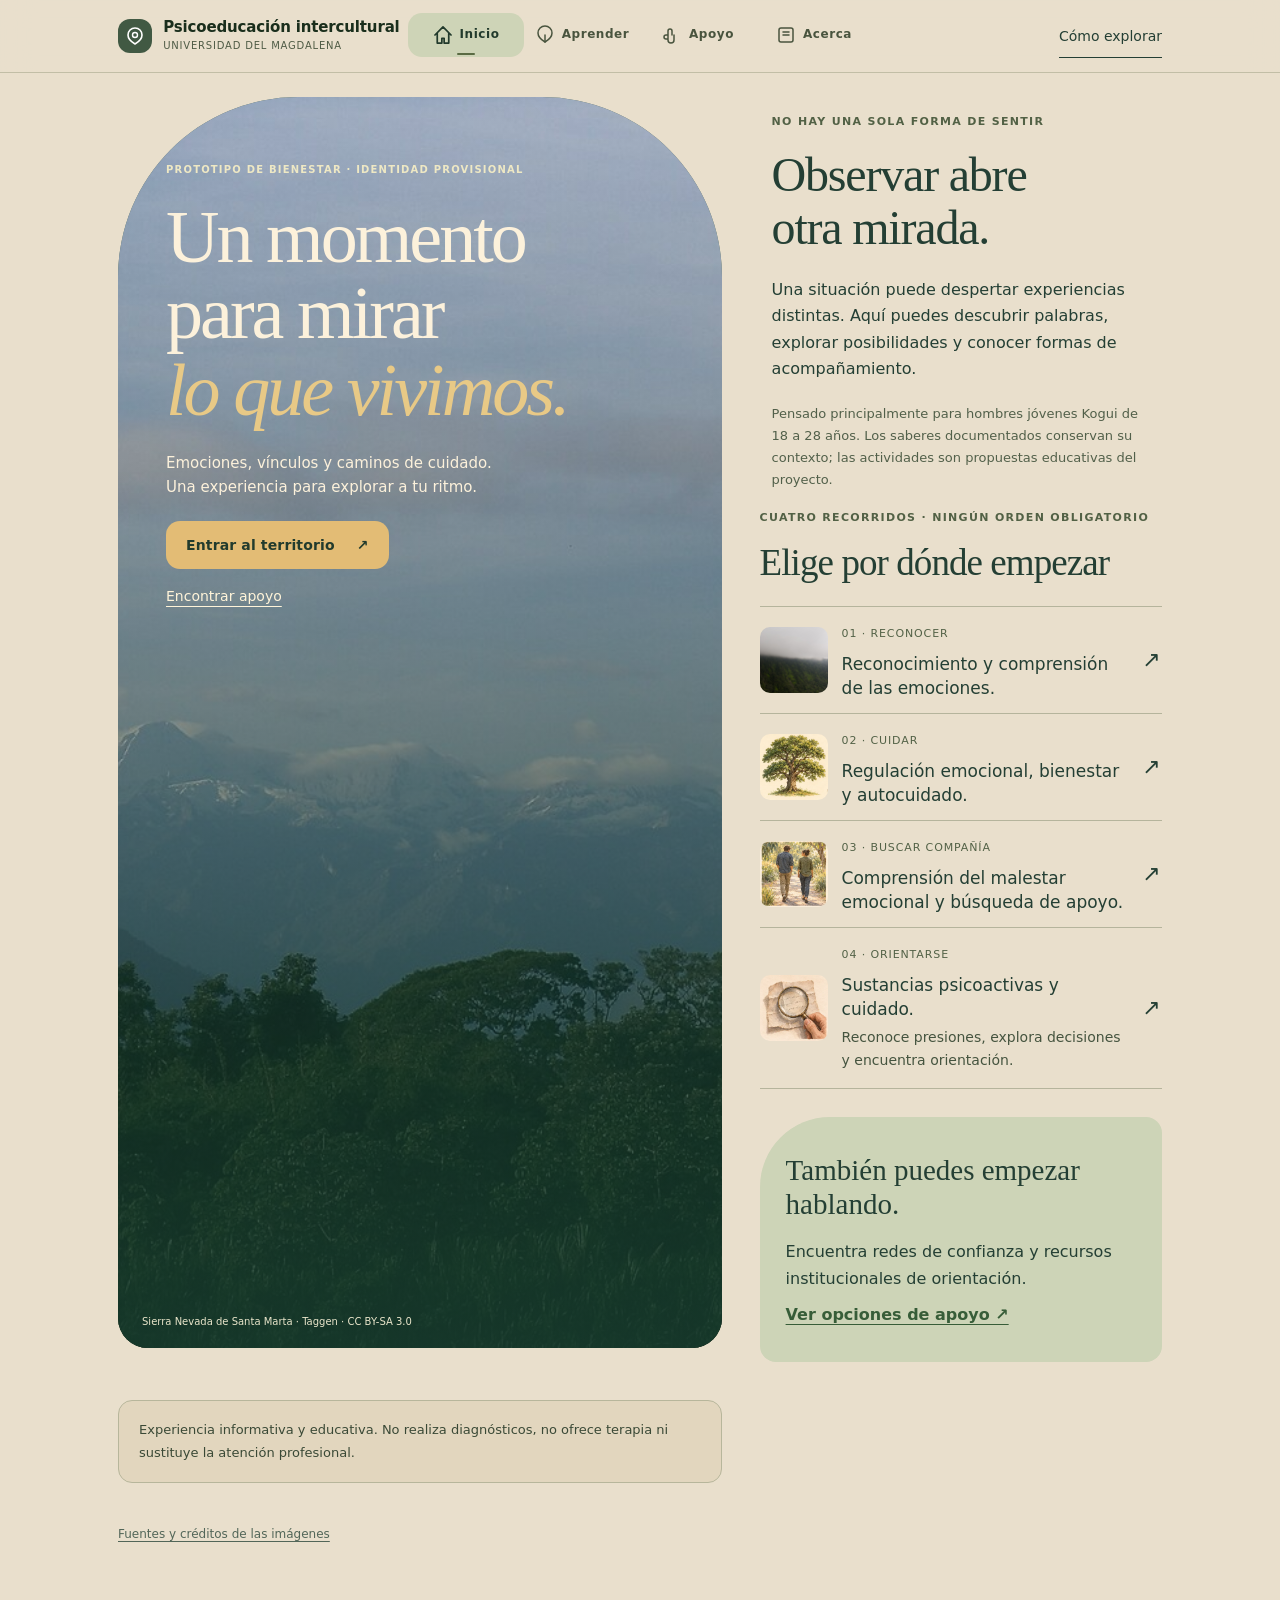
==== index.html @ 9206d61f "Publica el prototipo de bienestar y sus cuatro recorridos interactivos" ====
<!DOCTYPE html>
<html lang="es">
<head>
  <meta charset="UTF-8">
  <meta name="viewport" content="width=device-width, initial-scale=1.0, viewport-fit=cover">
  <title>Prototipo de bienestar · Seminario Intercultural · Universidad del Magdalena</title>
  <meta name="description" content="Experiencia digital de psicoeducación y orientación intercultural para jóvenes, desde los saberes del pueblo Kogui de la Sierra Nevada.">
  <link rel="stylesheet" href="assets/css/styles.css">
  <link rel="stylesheet" href="assets/css/territorio.css">

  <link rel="stylesheet" href="assets/css/aprendizaje.css">
  <link rel="stylesheet" href="assets/css/experiencia.css">
  <link rel="stylesheet" href="assets/css/participacion.css">
  <link rel="stylesheet" href="assets/css/cuaderno.css">
  <script src="assets/js/presentacion.js" defer></script>
</head>
<body>

<header class="app-header">
  <div class="hdr-marca" aria-hidden="true">
    <svg width="18" height="18" viewBox="0 0 18 18" fill="none">
      <path d="M9 1C5 1 2 4 2 8c0 5 7 9 7 9s7-4 7-9c0-4-3-7-7-7z" stroke="currentColor" stroke-width="1.6" stroke-linejoin="round"/>
      <circle cx="9" cy="8" r="2.5" stroke="currentColor" stroke-width="1.4"/>
    </svg>
  </div>
  <div class="hdr-txt">
    <h1>Psicoeducación intercultural</h1>
    <p>Universidad del Magdalena</p>
  </div>
</header>

<a class="skip-link" href="#contenido">Saltar al contenido</a>
<main class="container" id="contenido"><section class="entry-landscape"><img src="assets/img/sierra-nevada-taggen.jpg" alt="Bosque y cumbres de la Sierra Nevada de Santa Marta" width="1280" height="960" fetchpriority="high"><div class="entry-shade"></div><div class="entry-copy"><p class="eyebrow">Prototipo de bienestar · Identidad provisional</p><h2>Un momento<br>para mirar<br><em>lo que vivimos.</em></h2><p>Emociones, vínculos y caminos de cuidado. Una experiencia para explorar a tu ritmo.</p><a class="btn btn-acento" href="aprender.html">Entrar al territorio <span aria-hidden="true">↗</span></a><a class="entry-support" href="apoyo.html">Encontrar apoyo</a></div><span class="entry-caption">Sierra Nevada de Santa Marta · Taggen · CC BY-SA 3.0</span></section>
  <section class="entry-invitation"><span class="eyebrow">No hay una sola forma de sentir</span><h2>Observar abre<br>otra mirada.</h2><p>Una situación puede despertar experiencias distintas. Aquí puedes descubrir palabras, explorar posibilidades y conocer formas de acompañamiento.</p><p class="quiet-note">Pensado principalmente para hombres jóvenes Kogui de 18 a 28 años. Los saberes documentados conservan su contexto; las actividades son propuestas educativas del proyecto.</p></section>
  <section class="journey-menu" aria-labelledby="journey-title"><p class="eyebrow">Cuatro recorridos · Ningún orden obligatorio</p><h2 id="journey-title">Elige por dónde empezar</h2><a href="aprender.html?eje=1"><img src="assets/img/bosque-neblina.jpg" width="172" height="132" alt=""><div><span>01 · Reconocer</span><h3>Reconocimiento y comprensión de las emociones.</h3></div><b aria-hidden="true">↗</b></a><a href="aprender.html?eje=2"><img src="assets/img/estudios/arbol.webp" width="172" height="132" alt=""><div><span>02 · Cuidar</span><h3>Regulación emocional, bienestar y autocuidado.</h3></div><b aria-hidden="true">↗</b></a><a href="aprender.html?eje=3"><img src="assets/img/estudios/compania.webp" width="172" height="132" alt=""><div><span>03 · Buscar compañía</span><h3>Comprensión del malestar emocional y búsqueda de apoyo.</h3></div><b aria-hidden="true">↗</b></a><a href="aprender.html?eje=4"><img src="assets/img/estudios/contrastar.webp" width="172" height="132" alt=""><div><span>04 · Orientarse</span><h3>Sustancias psicoactivas y cuidado.</h3><p>Reconoce presiones, explora decisiones y encuentra orientación.</p></div><b aria-hidden="true">↗</b></a></section><aside class="entry-care"><h2>También puedes empezar hablando.</h2><p>Encuentra redes de confianza y recursos institucionales de orientación.</p><a class="text-link" href="apoyo.html">Ver opciones de apoyo ↗</a></aside><p class="aviso">Experiencia informativa y educativa. No realiza diagnósticos, no ofrece terapia ni sustituye la atención profesional.</p><p class="photo-note"><a href="acerca.html#procedencia">Fuentes y créditos de las imágenes</a></p></main>

<nav class="app-nav" aria-label="Navegación principal">
  <a href="index.html" class="nav-item activo" aria-current="page">
    <svg width="20" height="20" viewBox="0 0 20 20" fill="none" aria-hidden="true">
      <path d="M3 10L10 3l7 7M5 8.5V17h4v-4h2v4h4V8.5" stroke="currentColor" stroke-width="1.5" stroke-linecap="round" stroke-linejoin="round"/>
    </svg>
    <span>Inicio</span>
  </a>
  <a href="aprender.html" class="nav-item">
    <svg width="20" height="20" viewBox="0 0 20 20" fill="none" aria-hidden="true">
      <path d="M10 17c0 0-7-4-7-9a7 7 0 0 1 14 0c0 5-7 9-7 9z" stroke="currentColor" stroke-width="1.5" stroke-linejoin="round"/>
      <line x1="10" y1="17" x2="10" y2="10" stroke="currentColor" stroke-width="1.5" stroke-linecap="round"/>
    </svg>
    <span>Aprender</span>
  </a>
  <a href="apoyo.html" class="nav-item">
    <svg width="20" height="20" viewBox="0 0 20 20" fill="none" aria-hidden="true">
      <path d="M6 10V6a2 2 0 0 1 4 0v4M6 10v5a3 3 0 0 0 6 0v-5M6 10H4a2 2 0 0 0 0 4h2" stroke="currentColor" stroke-width="1.5" stroke-linecap="round" stroke-linejoin="round"/>
    </svg>
    <span>Apoyo</span>
  </a>
  <a href="acerca.html" class="nav-item">
    <svg width="20" height="20" viewBox="0 0 20 20" fill="none" aria-hidden="true">
      <rect x="3" y="3" width="14" height="14" rx="2" stroke="currentColor" stroke-width="1.5"/>
      <line x1="7" y1="7" x2="13" y2="7" stroke="currentColor" stroke-width="1.5" stroke-linecap="round"/>
      <line x1="7" y1="10" x2="13" y2="10" stroke="currentColor" stroke-width="1.5" stroke-linecap="round"/>
    </svg>
    <span>Acerca</span>
  </a>
</nav>



</body>
</html>
---- assets/css/styles.css ----
/* ═══════════════════════════════════════════════════════════════
   ALUNA · Seminario Universidad del Magdalena
   Sistema de diseño — Mobile-first · Paleta Sierra Nevada
   ═══════════════════════════════════════════════════════════════ */

/* ── 1. TOKENS ──────────────────────────────────────────────── */
:root {
  /* Verdes de selva y bosque */
  --verde-oscuro:   #1A2E1C;
  --verde-medio:    #2D4A30;
  --verde-claro:    #4A7A4E;
  --verde-suave:    #7DAF82;
  --verde-palido:   #C8E6CA;

  /* Tierra y madera */
  --tierra:         #5C3D1E;
  --tierra-media:   #8B6240;
  --tierra-calida:  #C4956A;
  --mostaza:        #D9A74A;
  --mostaza-clara:  #F0CC7A;
  --crema:          #F5EDD8;

  /* Cielo y neblina */
  --neblina:        #B8D4E0;
  --azul-sierra:    #6B9AB8;
  --cielo:          #E8F4F8;

  /* Noche */
  --noche-profunda: #0D1A0F;
  --noche-media:    #162218;

  /* Texto */
  --texto:          #1C2B1E;
  --texto-medio:    #3D5240;
  --texto-suave:    #6B8070;
  --texto-claro:    #9AB0A0;

  /* Superficie */
  --sup-blanca:     #FAFCF8;
  --sup-calida:     #F7F3EC;
  --sup-verde:      #EEF4EE;
  --sup-tierra:     #F5EDE0;
  --borde:          rgba(45, 74, 48, 0.12);
  --borde-medio:    rgba(45, 74, 48, 0.22);

  /* Semánticos */
  --acento:         #D9A74A;
  --acento-hover:   #C49038;
  --peligro:        #C0392B;
  --peligro-suave:  #FDECEA;

  /* Tipografía */
  --font:           'Plus Jakarta Sans', system-ui, -apple-system, sans-serif;

  /* Espacios */
  --r-sm: 8px;
  --r-md: 14px;
  --r-lg: 20px;
  --r-xl: 28px;

  /* Sombras */
  --sombra-sm:  0 1px 4px rgba(0,0,0,0.08);
  --sombra-md:  0 4px 16px rgba(0,0,0,0.10);
  --sombra-lg:  0 8px 32px rgba(0,0,0,0.14);

  /* Transición */
  --t: 0.28s cubic-bezier(0.4,0,0.2,1);
  --t-spring: 0.42s cubic-bezier(0.34,1.2,0.64,1);
}

/* ── 2. RESET ───────────────────────────────────────────────── */
*, *::before, *::after { box-sizing: border-box; margin: 0; padding: 0; }
html { font-size: 16px; scroll-behavior: smooth; }
body {
  font-family: var(--font);
  background: var(--sup-blanca);
  color: var(--texto);
  line-height: 1.65;
  padding-bottom: 80px;
  -webkit-font-smoothing: antialiased;
}
a { color: inherit; text-decoration: none; }
button { font-family: inherit; cursor: pointer; border: none; background: none; }
img { display: block; max-width: 100%; height: auto; }

/* ── 3. KEYFRAMES ───────────────────────────────────────────── */
@keyframes fadeUp {
  from { opacity:0; transform:translateY(16px); }
  to   { opacity:1; transform:translateY(0); }
}
@keyframes fadeIn {
  from { opacity:0; } to { opacity:1; }
}
@keyframes shimmerLeaf {
  0%,100% { opacity:0.6; transform:scale(1) rotate(0deg); }
  50%      { opacity:1;   transform:scale(1.05) rotate(1.5deg); }
}
@keyframes floatMist {
  0%,100% { transform:translateX(0) translateY(0); opacity:0.5; }
  33%     { transform:translateX(12px) translateY(-4px); opacity:0.8; }
  66%     { transform:translateX(-8px) translateY(3px); opacity:0.6; }
}
@keyframes pulseGlow {
  0%,100% { box-shadow: 0 0 0 0 rgba(217,167,74,0); }
  50%     { box-shadow: 0 0 0 8px rgba(217,167,74,0.18); }
}
@keyframes slideUp {
  from { opacity:0; transform:translateY(100%); }
  to   { opacity:1; transform:translateY(0); }
}
@keyframes ringPulse {
  0%   { transform:scale(1); opacity:0.7; }
  100% { transform:scale(2.4); opacity:0; }
}

/* ── 4. LAYOUT ──────────────────────────────────────────────── */
.container {
  max-width: 560px;
  margin: 0 auto;
  padding: 0 1rem 1.5rem;
}

/* ── 5. HEADER ──────────────────────────────────────────────── */
.app-header {
  position: sticky; top: 0; z-index: 300;
  background: rgba(250,252,248,0.94);
  backdrop-filter: blur(16px);
  -webkit-backdrop-filter: blur(16px);
  border-bottom: 1px solid var(--borde);
  padding: 0.75rem 1.1rem;
  display: flex; align-items: center; gap: 0.7rem;
}
.hdr-marca {
  width: 34px; height: 34px; border-radius: 50%;
  background: linear-gradient(135deg, var(--verde-medio), var(--verde-claro));
  display: flex; align-items: center; justify-content: center;
  flex-shrink: 0;
  box-shadow: 0 2px 8px rgba(45,74,48,0.3);
}
.hdr-marca svg { color: #fff; }
.hdr-txt h1 {
  font-size: 0.95rem; font-weight: 700;
  color: var(--verde-oscuro); line-height: 1.2;
  letter-spacing: -0.01em;
}
.hdr-txt p {
  font-size: 0.65rem; color: var(--texto-suave);
  letter-spacing: 0.06em; text-transform: uppercase;
}

/* ── 6. NAV INFERIOR ────────────────────────────────────────── */
.app-nav {
  position: fixed; bottom: 0; left: 0; right: 0; z-index: 300;
  background: rgba(250,252,248,0.95);
  backdrop-filter: blur(16px);
  -webkit-backdrop-filter: blur(16px);
  border-top: 1px solid var(--borde);
  display: flex; justify-content: space-around; align-items: center;
  height: 68px; padding: 0 0.5rem;
  padding-bottom: env(safe-area-inset-bottom, 0);
}
.nav-item {
  display: flex; flex-direction: column; align-items: center; gap: 3px;
  text-decoration: none; color: var(--texto-claro);
  font-size: 0.62rem; font-weight: 600; letter-spacing: 0.04em;
  padding: 0.5rem 1rem; border-radius: var(--r-md);
  transition: color var(--t), background var(--t);
  position: relative;
}
.nav-item svg { transition: transform var(--t); }
.nav-item.activo, .nav-item:hover { color: var(--verde-medio); }
.nav-item.activo svg { transform: scale(1.15); }
.nav-item.activo::after {
  content: ''; position: absolute; bottom: 2px;
  left: 50%; transform: translateX(-50%);
  width: 18px; height: 2px; border-radius: 1px;
  background: var(--acento);
}

/* ── 7. TARJETA BASE ────────────────────────────────────────── */
.tarjeta {
  background: var(--sup-calida);
  border: 1px solid var(--borde);
  border-radius: var(--r-lg);
  padding: 1.2rem;
  margin-bottom: 0.9rem;
  box-shadow: var(--sombra-sm);
}
.tarjeta-titulo {
  font-size: 1rem; font-weight: 700;
  color: var(--verde-oscuro); line-height: 1.3;
  letter-spacing: -0.01em;
}
.tarjeta-cuerpo {
  font-size: 0.87rem; color: var(--texto-medio);
  line-height: 1.65; margin-top: 0.55rem;
}

/* ── 8. BADGE / ETIQUETA ────────────────────────────────────── */
.badge {
  display: inline-flex; align-items: center; gap: 0.25rem;
  font-size: 0.65rem; font-weight: 700; letter-spacing: 0.07em;
  text-transform: uppercase; padding: 0.2rem 0.65rem;
  border-radius: 20px; margin-bottom: 0.5rem;
}
.badge-verde  { background: var(--sup-verde); color: var(--verde-medio); border: 1px solid rgba(74,122,78,0.3); }
.badge-tierra { background: var(--sup-tierra); color: var(--tierra); border: 1px solid rgba(92,61,30,0.25); }
.badge-mostaza{ background: rgba(217,167,74,0.12); color: var(--acento-hover); border: 1px solid rgba(217,167,74,0.3); }
.badge-neblina{ background: rgba(107,154,184,0.1); color: var(--azul-sierra); border: 1px solid rgba(107,154,184,0.3); }

/* ── 9. BOTÓN ───────────────────────────────────────────────── */
.btn {
  display: inline-flex; align-items: center; gap: 0.4rem;
  background: linear-gradient(135deg, var(--verde-medio), var(--verde-claro));
  color: #fff; font-weight: 700; font-size: 0.88rem;
  padding: 0.72rem 1.3rem; border-radius: var(--r-md);
  text-decoration: none; cursor: pointer;
  transition: transform var(--t), box-shadow var(--t), opacity var(--t);
  box-shadow: 0 4px 14px rgba(45,74,48,0.28);
  letter-spacing: 0.01em; border: none;
}
.btn:hover { transform: translateY(-2px); box-shadow: 0 6px 22px rgba(45,74,48,0.38); }
.btn:active { transform: translateY(0); }
.btn-acento {
  background: linear-gradient(135deg, var(--mostaza), var(--mostaza-clara));
  color: var(--tierra); box-shadow: 0 4px 14px rgba(217,167,74,0.3);
}

/* ── 10. AVISO ──────────────────────────────────────────────── */
.aviso {
  background: rgba(217,167,74,0.08);
  border: 1px solid rgba(217,167,74,0.25);
  border-left: 3px solid var(--mostaza);
  border-radius: var(--r-md); padding: 0.85rem 1rem;
  font-size: 0.8rem; color: var(--tierra); line-height: 1.6;
  margin-bottom: 1rem;
}

/* ── 11. SEPARADOR ──────────────────────────────────────────── */
.sep {
  border: none; height: 1px;
  background: linear-gradient(90deg, transparent, var(--borde-medio), transparent);
  margin: 1rem 0;
}
.sep-acento {
  background: linear-gradient(90deg, transparent, rgba(217,167,74,0.5), transparent);
}

/* ── 12. CITA ───────────────────────────────────────────────── */
.cita {
  border-left: 3px solid var(--mostaza);
  padding: 0.8rem 1rem;
  background: var(--sup-tierra);
  border-radius: 0 var(--r-md) var(--r-md) 0;
  margin: 0.75rem 0;
}
.cita p { font-size: 0.88rem; font-style: italic; color: var(--tierra); line-height: 1.65; }
.cita cite { font-size: 0.72rem; color: var(--texto-suave); display: block; margin-top: 0.4rem; font-style: normal; }

/* ── 13. ETIQUETA-FUENTE ────────────────────────────────────── */
.fuente-tag {
  display: inline-block; font-size: 0.6rem; font-weight: 700;
  letter-spacing: 0.06em; text-transform: uppercase;
  padding: 0.1rem 0.45rem; border-radius: 4px; margin-left: 0.3rem;
  vertical-align: middle;
}
.ft-j  { background: rgba(74,122,78,0.15); color: var(--verde-medio); }
.ft-i  { background: rgba(92,61,30,0.12); color: var(--tierra); }
.ft-p  { background: rgba(107,154,184,0.15); color: var(--azul-sierra); }

/* ── 14. ANIMACIONES DE ENTRADA ─────────────────────────────── */
.a1 { animation: fadeUp 0.44s 0.00s ease both; }
.a2 { animation: fadeUp 0.44s 0.08s ease both; }
.a3 { animation: fadeUp 0.44s 0.16s ease both; }
.a4 { animation: fadeUp 0.44s 0.24s ease both; }
.a5 { animation: fadeUp 0.44s 0.32s ease both; }

/* ═══════════════════════════════════════════════════════════════
   INDEX — INICIO
   ═══════════════════════════════════════════════════════════════ */

.hero-sierra {
  position: relative; overflow: hidden;
  border-radius: var(--r-xl); margin: 0.9rem 0;
  min-height: 240px;
  background: linear-gradient(170deg, #1A3D1E 0%, #2D5530 40%, #4A7A4E 100%);
  box-shadow: var(--sombra-lg);
}
.hero-sierra-img {
  position: absolute; inset: 0; width: 100%; height: 100%;
  object-fit: cover; opacity: 0.55; border-radius: var(--r-xl);
}
.hero-sierra-capa {
  position: absolute; inset: 0;
  background: linear-gradient(to top,
    rgba(26,46,28,0.95) 0%,
    rgba(26,46,28,0.6) 50%,
    rgba(26,46,28,0.1) 100%);
  border-radius: var(--r-xl);
}
.hero-sierra-contenido {
  position: relative; z-index: 2;
  padding: 2rem 1.4rem 1.4rem;
  display: flex; flex-direction: column; justify-content: flex-end;
  min-height: 240px;
}
.hero-eyebrow {
  font-size: 0.65rem; font-weight: 700; letter-spacing: 0.1em;
  text-transform: uppercase; color: var(--mostaza); margin-bottom: 0.4rem;
}
.hero-titulo {
  font-size: 2.4rem; font-weight: 700; color: #fff;
  line-height: 1.1; letter-spacing: -0.02em; margin-bottom: 0.4rem;
}
.hero-titulo span { color: var(--mostaza-clara); }
.hero-desc {
  font-size: 0.88rem; color: rgba(255,255,255,0.75);
  line-height: 1.6; max-width: 34ch; margin-bottom: 1.1rem;
}

/* Grid de accesos rápidos */
.accesos-grid {
  display: grid; grid-template-columns: 1fr 1fr;
  gap: 0.65rem; margin: 0.9rem 0;
}
.acceso-card {
  background: var(--sup-calida);
  border: 1px solid var(--borde);
  border-radius: var(--r-lg); padding: 1.1rem 1rem;
  text-decoration: none; display: flex; flex-direction: column;
  align-items: flex-start; gap: 0.5rem;
  transition: transform var(--t), border-color var(--t), box-shadow var(--t);
  box-shadow: var(--sombra-sm); position: relative; overflow: hidden;
}
.acceso-card::before {
  content: ''; position: absolute; top: 0; left: 0; right: 0; height: 3px;
  opacity: 0; transition: opacity var(--t);
}
.acceso-card:hover { transform: translateY(-3px); box-shadow: var(--sombra-md); }
.acceso-card:hover::before { opacity: 1; }
.ac-aprender::before { background: linear-gradient(90deg, var(--verde-claro), var(--azul-sierra)); }
.ac-apoyo::before    { background: linear-gradient(90deg, var(--mostaza), var(--tierra-calida)); }
.ac-acerca::before   { background: linear-gradient(90deg, var(--azul-sierra), var(--neblina)); }
.ac-ico {
  width: 36px; height: 36px; border-radius: var(--r-sm);
  display: flex; align-items: center; justify-content: center;
  flex-shrink: 0;
}
.ac-ico-verde  { background: var(--sup-verde); color: var(--verde-medio); }
.ac-ico-tierra { background: var(--sup-tierra); color: var(--tierra); }
.ac-ico-azul   { background: var(--cielo); color: var(--azul-sierra); }
.ac-titulo { font-size: 0.9rem; font-weight: 700; color: var(--verde-oscuro); line-height: 1.2; }
.ac-desc   { font-size: 0.72rem; color: var(--texto-suave); line-height: 1.4; }

/* ═══════════════════════════════════════════════════════════════
   APRENDER — EXPLORACIÓN VISUAL
   ═══════════════════════════════════════════════════════════════ */

/* Escena visual panorámica */
.escena-wrap {
  position: relative; width: 100%;
  height: 62vw; min-height: 230px; max-height: 390px;
  border-radius: var(--r-xl); overflow: hidden;
  box-shadow: var(--sombra-lg);
  margin-bottom: 0.75rem; cursor: crosshair;
  border: 1px solid var(--borde);
}
.escena-canvas {
  display: block; width: 100%; height: 100%;
}
.escena-hint {
  position: absolute; bottom: 0.9rem; left: 50%; transform: translateX(-50%);
  background: rgba(26,46,28,0.78); backdrop-filter: blur(8px);
  border: 1px solid rgba(255,255,255,0.15); border-radius: 20px;
  padding: 0.3rem 0.9rem; font-size: 0.7rem; color: rgba(255,255,255,0.85);
  white-space: nowrap; pointer-events: none;
  animation: fadeIn 0.5s 0.8s ease both, fadeUp 3s 4s ease forwards;
}

/* Panel de detalle flotante dentro de la escena */
.panel-detalle {
  position: absolute; bottom: 0.8rem; left: 0.8rem; right: 0.8rem;
  background: rgba(26,46,28,0.94); backdrop-filter: blur(20px);
  -webkit-backdrop-filter: blur(20px);
  border: 1px solid rgba(255,255,255,0.12);
  border-radius: var(--r-xl); padding: 1rem 1.1rem 1rem;
  transform: translateY(115%); opacity: 0;
  transition: transform var(--t-spring), opacity 0.3s ease;
  pointer-events: none; z-index: 20;
}
.panel-detalle.abierto {
  transform: translateY(0); opacity: 1; pointer-events: auto;
}
.pd-cierre {
  position: absolute; top: 0.7rem; right: 0.7rem;
  width: 26px; height: 26px; border-radius: 50%;
  background: rgba(255,255,255,0.1); border: 1px solid rgba(255,255,255,0.15);
  color: rgba(255,255,255,0.7); font-size: 0.85rem;
  display: flex; align-items: center; justify-content: center;
  cursor: pointer; transition: background var(--t);
}
.pd-cierre:hover { background: rgba(255,255,255,0.2); }
.pd-eyebrow {
  font-size: 0.62rem; font-weight: 700; letter-spacing: 0.09em;
  text-transform: uppercase; color: var(--mostaza); margin-bottom: 0.2rem;
}
.pd-titulo {
  font-size: 1.1rem; font-weight: 700; color: #fff;
  line-height: 1.25; margin-bottom: 0.18rem;
}
.pd-kogui {
  font-size: 0.72rem; font-style: italic;
  color: rgba(255,255,255,0.5); margin-bottom: 0.65rem;
}
/* Tabs del panel */
.pd-tabs {
  display: flex; gap: 0.35rem; margin-bottom: 0.65rem;
  overflow-x: auto; scrollbar-width: none;
}
.pd-tabs::-webkit-scrollbar { display: none; }
.pd-tab {
  flex-shrink: 0;
  font-size: 0.68rem; font-weight: 700; letter-spacing: 0.05em;
  text-transform: uppercase; padding: 0.28rem 0.72rem;
  border-radius: 20px; border: 1px solid rgba(255,255,255,0.15);
  color: rgba(255,255,255,0.55); cursor: pointer;
  transition: background var(--t), color var(--t), border-color var(--t);
  background: none;
}
.pd-tab.activo {
  background: var(--mostaza); color: var(--tierra);
  border-color: var(--mostaza);
}
.pd-cuerpo {
  font-size: 0.84rem; color: rgba(255,255,255,0.75);
  line-height: 1.65; min-height: 60px;
}
.pd-cuerpo strong { color: var(--mostaza-clara); font-weight: 600; }
.pd-cuerpo em { color: rgba(255,255,255,0.6); }

/* Leyenda inferior de la escena */
.leyenda-escena {
  display: grid; grid-template-columns: repeat(2, 1fr);
  gap: 0.5rem; margin-bottom: 1.25rem;
}
.ley-item {
  background: var(--sup-calida); border: 1px solid var(--borde);
  border-radius: var(--r-md); padding: 0.6rem 0.75rem;
  cursor: pointer; display: flex; align-items: center; gap: 0.6rem;
  transition: border-color var(--t), transform var(--t), box-shadow var(--t);
  user-select: none;
}
.ley-item:hover { transform: translateY(-1px); box-shadow: var(--sombra-sm); }
.ley-item.activo { border-color: var(--acento); }
.ley-swatch { width: 10px; height: 10px; border-radius: 50%; flex-shrink: 0; }
.ley-info { min-width: 0; }
.ley-nombre { font-size: 0.8rem; font-weight: 700; color: var(--verde-oscuro); line-height: 1.2; }
.ley-kogui  { font-size: 0.65rem; color: var(--texto-suave); margin-top: 1px; font-style: italic; }

/* Sección de índice de emociones */
.eje-seccion {
  margin-bottom: 1.5rem;
}
.eje-titulo-sec {
  font-size: 0.68rem; font-weight: 700; letter-spacing: 0.1em;
  text-transform: uppercase; color: var(--texto-suave);
  display: flex; align-items: center; gap: 0.5rem;
  margin-bottom: 0.65rem;
}
.eje-titulo-sec::after {
  content: ''; flex: 1; height: 1px; background: var(--borde);
}

/* Tarjeta de concepto emocional (lista) */
.concepto-card {
  background: var(--sup-calida); border: 1px solid var(--borde);
  border-radius: var(--r-lg); overflow: hidden; margin-bottom: 0.6rem;
  box-shadow: var(--sombra-sm); transition: box-shadow var(--t);
}
.concepto-card:hover { box-shadow: var(--sombra-md); }
.cc-trigger {
  display: flex; align-items: flex-start; gap: 0.9rem;
  padding: 1rem 1.1rem; cursor: pointer; width: 100%; text-align: left;
  background: none; border: none; font-family: inherit;
  transition: background var(--t);
}
.cc-trigger:hover { background: rgba(45,74,48,0.03); }
.cc-icono {
  width: 44px; height: 44px; border-radius: var(--r-md);
  display: flex; align-items: center; justify-content: center;
  flex-shrink: 0;
}
.cc-info { flex: 1; min-width: 0; }
.cc-nombre {
  font-size: 0.95rem; font-weight: 700;
  color: var(--verde-oscuro); line-height: 1.2; margin-bottom: 0.2rem;
}
.cc-sub {
  font-size: 0.75rem; color: var(--texto-suave); line-height: 1.4;
}
.cc-flecha {
  width: 24px; height: 24px; border-radius: 50%;
  background: rgba(45,74,48,0.08);
  display: flex; align-items: center; justify-content: center;
  flex-shrink: 0; margin-top: 2px; color: var(--verde-claro);
  transition: transform var(--t), background var(--t);
  font-size: 0.6rem;
}
.concepto-card.abierto .cc-flecha { transform: rotate(180deg); background: rgba(45,74,48,0.15); }
.cc-cuerpo {
  max-height: 0; overflow: hidden;
  transition: max-height 0.5s cubic-bezier(0.4,0,0.2,1);
}
.concepto-card.abierto .cc-cuerpo { max-height: 1800px; }
.cc-cuerpo-inner { padding: 0 1.1rem 1.1rem; }
.cc-sección {
  border-top: 1px solid var(--borde); padding-top: 0.85rem; margin-top: 0.85rem;
}
.cc-sección:first-child { border-top: none; padding-top: 0; margin-top: 0; }
.cc-sección-label {
  font-size: 0.65rem; font-weight: 700; letter-spacing: 0.08em;
  text-transform: uppercase; margin-bottom: 0.4rem; opacity: 0.65;
}
.cc-sección-texto {
  font-size: 0.86rem; color: var(--texto-medio); line-height: 1.65;
}
.cc-cita {
  font-style: italic; border-left: 2px solid var(--mostaza);
  padding: 0.5rem 0.75rem; background: rgba(217,167,74,0.07);
  border-radius: 0 var(--r-sm) var(--r-sm) 0;
  font-size: 0.84rem; color: var(--tierra); line-height: 1.6;
  margin-top: 0.5rem;
}

/* Bloque de sustancias psicoactivas */
.sust-bloque {
  border-radius: var(--r-lg); overflow: hidden; margin-bottom: 0.65rem;
  border: 1px solid var(--borde); box-shadow: var(--sombra-sm);
}
.sust-trigger {
  display: flex; align-items: center; gap: 0.75rem;
  padding: 1rem 1.1rem; cursor: pointer; width: 100%; text-align: left;
  background: var(--sup-calida); border: none; font-family: inherit;
  transition: background var(--t);
}
.sust-trigger:hover { background: var(--sup-verde); }
.sust-trigger-ico {
  width: 38px; height: 38px; border-radius: var(--r-sm);
  display: flex; align-items: center; justify-content: center; flex-shrink: 0;
}
.sust-trigger-txt { flex: 1; }
.sust-trigger-nombre { font-size: 0.9rem; font-weight: 700; color: var(--verde-oscuro); line-height: 1.2; }
.sust-trigger-sub    { font-size: 0.72rem; color: var(--texto-suave); margin-top: 1px; font-style: italic; }
.sust-flecha {
  width: 22px; height: 22px; border-radius: 50%;
  background: rgba(45,74,48,0.08);
  display: flex; align-items: center; justify-content: center;
  flex-shrink: 0; color: var(--verde-claro);
  transition: transform var(--t); font-size: 0.6rem;
}
.sust-bloque.abierto .sust-flecha { transform: rotate(180deg); }
.sust-cuerpo {
  max-height: 0; overflow: hidden;
  transition: max-height 0.5s cubic-bezier(0.4,0,0.2,1);
  background: var(--sup-calida);
}
.sust-bloque.abierto .sust-cuerpo { max-height: 2400px; }
.sust-cuerpo-inner {
  padding: 0 1.1rem 1.1rem;
  border-top: 1px solid var(--borde);
}
.sust-parrafo {
  font-size: 0.84rem; color: var(--texto-medio);
  line-height: 1.65; padding-top: 0.75rem;
}
.sust-parrafo + .sust-parrafo { padding-top: 0.6rem; }
.sust-pill {
  display: inline-flex; align-items: center;
  font-size: 0.62rem; font-weight: 700; letter-spacing: 0.06em;
  text-transform: uppercase; padding: 0.17rem 0.55rem;
  border-radius: 20px; margin-right: 0.3rem; margin-bottom: 0.3rem;
}
.sp-verde   { background: var(--sup-verde);  color: var(--verde-medio); border: 1px solid rgba(74,122,78,0.3); }
.sp-tierra  { background: var(--sup-tierra); color: var(--tierra);      border: 1px solid rgba(92,61,30,0.25); }
.sp-cuidado { background: rgba(192,57,43,.08); color: #9B2D20;           border: 1px solid rgba(192,57,43,.25); }

/* ═══════════════════════════════════════════════════════════════
   APOYO — RUTAS DE ORIENTACIÓN
   ═══════════════════════════════════════════════════════════════ */

.ruta-sec-label {
  font-size: 0.67rem; font-weight: 700; letter-spacing: 0.1em;
  text-transform: uppercase; color: var(--texto-suave);
  display: flex; align-items: center; gap: 0.5rem;
  margin: 1.1rem 0 0.55rem;
}
.ruta-sec-label::after { content: ''; flex: 1; height: 1px; background: var(--borde); }
.ruta-sec-label.verde  { color: var(--verde-medio); }
.ruta-sec-label.tierra { color: var(--tierra-media); }

.ruta-paso {
  display: flex; align-items: flex-start; gap: 0.85rem;
  background: var(--sup-calida); border: 1px solid var(--borde);
  border-radius: var(--r-md); padding: 0.9rem 1rem; margin-bottom: 0.55rem;
  transition: transform var(--t), box-shadow var(--t);
}
.ruta-paso:hover { transform: translateX(2px); box-shadow: var(--sombra-sm); }
.ruta-num {
  width: 30px; height: 30px; border-radius: 50%;
  display: flex; align-items: center; justify-content: center;
  font-size: 0.8rem; font-weight: 700; flex-shrink: 0; margin-top: 1px;
}
.rn-verde  { background: var(--sup-verde);  color: var(--verde-medio); border: 1px solid rgba(74,122,78,0.3); }
.rn-tierra { background: var(--sup-tierra); color: var(--tierra);      border: 1px solid rgba(92,61,30,0.25); }
.ruta-paso h3 { font-size: 0.9rem; font-weight: 700; color: var(--verde-oscuro); margin-bottom: 0.25rem; line-height: 1.25; }
.ruta-paso p  { font-size: 0.83rem; color: var(--texto-medio); line-height: 1.6; }

.urgencia-bloque {
  background: linear-gradient(135deg, rgba(192,57,43,0.1), rgba(192,57,43,0.04));
  border: 1px solid rgba(192,57,43,0.3); border-radius: var(--r-lg);
  padding: 1.1rem; margin-top: 0.9rem; position: relative; overflow: hidden;
}
.urgencia-bloque::before {
  content: ''; position: absolute; top: 0; left: 0; right: 0; height: 3px;
  background: linear-gradient(90deg, var(--peligro), var(--tierra-calida));
}
.urgencia-titulo { font-size: 0.9rem; font-weight: 700; color: var(--peligro); margin-bottom: 0.5rem; }
.urgencia-texto  { font-size: 0.84rem; color: var(--texto-medio); line-height: 1.65; margin-bottom: 0.85rem; }
.urgencia-btn {
  display: inline-flex; align-items: center; gap: 0.45rem;
  background: var(--peligro); color: #fff; font-weight: 700; font-size: 0.85rem;
  padding: 0.62rem 1.05rem; border-radius: var(--r-md); text-decoration: none;
  transition: background var(--t), transform var(--t);
}
.urgencia-btn:hover { background: #9B2D20; transform: translateY(-1px); }

.cita-apoyo {
  background: var(--sup-verde); border: 1px solid rgba(74,122,78,0.2);
  border-left: 3px solid var(--verde-claro);
  border-radius: var(--r-md); padding: 1rem 1.1rem; margin-top: 0.9rem;
}
.cita-apoyo p    { font-size: 0.87rem; font-style: italic; color: var(--verde-oscuro); line-height: 1.65; }
.cita-apoyo cite { font-size: 0.7rem; color: var(--texto-suave); display: block; margin-top: 0.4rem; font-style: normal; }

/* ═══════════════════════════════════════════════════════════════
   ACERCA — MINIMALISTA
   ═══════════════════════════════════════════════════════════════ */

.acerca-portada {
  text-align: center; padding: 2rem 0 1.5rem;
}
.acerca-nombre {
  font-size: 3rem; font-weight: 700; color: var(--verde-oscuro);
  letter-spacing: -0.03em; line-height: 1;
  margin-bottom: 0.4rem;
}
.acerca-nombre span { color: var(--mostaza); }
.acerca-inst {
  font-size: 0.75rem; font-weight: 600; letter-spacing: 0.1em;
  text-transform: uppercase; color: var(--texto-suave);
}
.acerca-proposito {
  font-size: 0.88rem; color: var(--texto-medio);
  line-height: 1.75; text-align: center; max-width: 44ch; margin: 0 auto;
}
.acerca-territorio {
  text-align: center; font-size: 0.88rem; color: var(--texto-medio);
  font-style: italic; line-height: 1.7;
}
.acerca-footer {
  text-align: center; font-size: 0.65rem; color: var(--texto-claro);
  letter-spacing: 0.06em; text-transform: uppercase;
  padding: 1.5rem 0 0.5rem;
}

/* Glosario */
.glosario-wrap { margin: 0.5rem 0; }
.glosario-fila {
  display: flex; align-items: baseline; gap: 0.75rem;
  padding: 0.5rem 0; border-bottom: 1px solid var(--borde);
}
.glosario-fila:last-child { border-bottom: none; }
.glosario-termino {
  font-size: 0.8rem; font-weight: 700; color: var(--mostaza);
  min-width: 110px; flex-shrink: 0;
}
.glosario-def { font-size: 0.8rem; color: var(--texto-medio); line-height: 1.5; }

/* ═══════════════════════════════════════════════════════════════
   UTILIDADES
   ═══════════════════════════════════════════════════════════════ */
.mt-sm { margin-top: 0.5rem; }
.mt-md { margin-top: 1rem; }
.mt-lg { margin-top: 1.5rem; }
.mb-md { margin-bottom: 1rem; }
.oculto { display: none !important; }

/* ── RESPONSIVE ─────────────────────────────────────────────── */
@media (min-width: 400px) {
  .leyenda-escena { grid-template-columns: repeat(4, 1fr); }
  .accesos-grid   { grid-template-columns: repeat(3, 1fr); }
  .accesos-grid .ac-acerca { display: flex; }
}
@media (min-width: 600px) {
  .container { padding: 0 1.4rem 2rem; }
  .hero-titulo { font-size: 2.9rem; }
  .escena-wrap { max-height: 420px; }
}
---- assets/css/territorio.css ----
/* Evolución de la dirección visual original. Paisaje, puntos de luz y lectura contextual. */
:root{--font:'Segoe UI',system-ui,sans-serif;--texto-suave:#526658}
[hidden]{display:none!important}html{scroll-padding-top:90px}body{background:#f7f5ee;padding-bottom:calc(92px + env(safe-area-inset-bottom))}button,input,a,summary{-webkit-tap-highlight-color:transparent}button,summary,a{touch-action:manipulation}button{color:inherit}
button:focus-visible,a:focus-visible,summary:focus-visible,input:focus-visible,[tabindex]:focus-visible{outline:3px solid #a66b17;outline-offset:4px}.skip-link{position:fixed;z-index:1000;top:-100px;left:16px;padding:12px 20px;background:#fff}.skip-link:focus{top:10px}
.container{max-width:1160px;padding:0 24px 40px}.app-header{background:rgba(247,245,238,.96);padding:14px max(20px,calc((100vw - 1112px)/2))}.hdr-txt h1{font-size:16px}.hdr-txt p{font-size:10px}
.app-nav{width:min(100%,620px);left:50%;transform:translateX(-50%);border:1px solid #d4d9cf;border-bottom:0;border-radius:22px 22px 0 0;background:#fbfcf6f5;padding-bottom:env(safe-area-inset-bottom)}.nav-item{min-height:66px;font-size:12px}.nav-item span{font-size:12px}.nav-item.activo{color:#214e3d}
.eyebrow{font-size:11px;letter-spacing:.15em;text-transform:uppercase;font-weight:700;color:#556950;margin-bottom:12px}.lead{font-size:clamp(20px,3vw,28px);line-height:1.45}.explore-intro{padding:32px 0 23px}.explore-intro h2{font-family:Georgia,serif;font-size:clamp(38px,6vw,64px);line-height:1.08;font-weight:400;letter-spacing:-.04em;margin-bottom:14px}.explore-intro h2 span{color:#b97f33}.explore-intro>p:last-child{max-width:550px;color:#526658;font-size:15px}
.territorio .escena-wrap{position:relative;height:min(76svh,720px);min-height:470px;aspect-ratio:auto;border-radius:28px;overflow:hidden;background:#527565;isolation:isolate;box-shadow:0 15px 40px #20392c22}.paisaje{position:absolute;inset:0;width:100%;height:100%;object-fit:cover;object-position:center;transform:scale(1.015);transition:transform 1.1s ease,filter .8s ease}.scene-shade{position:absolute;inset:0;background:linear-gradient(180deg,#0c272c55,transparent 35%,#0b302a10 60%,#0d2d27c9);pointer-events:none}.mist-layer{position:absolute;inset:10% -20% 30%;background:radial-gradient(ellipse at 15% 40%,#f0f8ec4a,transparent 50%);pointer-events:none;animation:territory-mist 18s ease-in-out infinite alternate}@keyframes territory-mist{to{transform:translateX(15%);opacity:.35}}
.scene-top{position:absolute;inset:22px 24px auto;display:flex;justify-content:space-between;align-items:center;gap:12px;color:#fff}.scene-kicker{font-size:10px;font-weight:700;letter-spacing:.16em;text-shadow:0 1px 6px #000}.scene-small{border:1px solid #ffffff8a;border-radius:20px;min-height:44px;padding:8px 12px;color:#fff;font-size:11px;background:#193b35b8}.scene-caption{position:absolute;left:28px;right:28px;bottom:26px;color:#fff;pointer-events:none;transition:opacity .25s}.scene-caption>span{font-size:11px;letter-spacing:.2em;color:#e5eacb}.scene-caption h3{font-family:Georgia,serif;font-weight:400;font-size:clamp(26px,4vw,38px);line-height:1.15;margin:8px 0}.scene-caption p{font-size:13px;max-width:340px;color:#f1f6e9}
.landmark{position:absolute;left:var(--x);top:var(--y);transform:translate(-50%,-50%);display:flex;flex-direction:column;align-items:center;min-width:64px;min-height:64px;padding:8px;color:#fff;z-index:2}.orb{display:block;width:19px;height:19px;border-radius:50%;background:radial-gradient(circle at 35% 30%,#fffceb,#f7d28a 35%,#b8833755 70%);border:1px solid #fff8cb;box-shadow:0 0 0 8px #fff2bc25,0 0 30px 10px #f0e7a94a;transition:transform .25s}.landmark::after{content:'';width:1px;height:17px;position:absolute;top:28px;background:linear-gradient(#fff5ca,transparent)}.landmark-label{margin-top:19px;background:#153a2fe6;border:1px solid #dfe6c85c;padding:5px 10px;border-radius:16px;font-size:12px;line-height:1.3;white-space:nowrap;box-shadow:0 3px 12px #10292130}.landmark:hover .orb,.landmark[aria-expanded=true] .orb{transform:scale(1.3)}.landmark:active{filter:brightness(1.25)}.landmark:focus-visible{border-radius:18px;outline-color:#fff5b0}.is-focused .paisaje{transform:scale(1.085)}.is-focused .scene-caption{opacity:0}.is-focused .landmark{opacity:.5}.is-focused .landmark[aria-expanded=true]{opacity:1}.motion-paused .mist-layer{animation-play-state:paused}.motion-paused .paisaje{transition:none}
.ambientes{display:grid;grid-template-columns:repeat(3,minmax(0,1fr));gap:8px;margin-top:12px}.ambientes button{display:flex;align-items:center;gap:8px;min-height:54px;padding:10px 12px;border:1px solid #cbd4c8;border-radius:14px;text-align:left;background:#fafaf4;font-size:13px}.ambientes button span{font-size:10px;opacity:.75}.ambientes button[aria-pressed=true]{background:#264b3b;color:#fff;border-color:#264b3b}.photo-note{font-size:12px;line-height:1.65;color:#526658;margin:14px 0}.photo-note a,.provenance a{text-decoration:underline;text-underline-offset:3px}
.territorio .panel-detalle{position:absolute;inset:auto 0 0;z-index:5;max-height:52%;background:#fbfaf3;color:#20372b;border:0;border-radius:24px 24px 0 0;padding:22px 24px 0;box-shadow:0 -10px 30px #112b3b30;transform:none;opacity:1;pointer-events:auto;overflow:auto;overscroll-behavior:contain}.territorio .panel-detalle.abierto{animation:panel-arrival .28s ease-out}@keyframes panel-arrival{from{transform:translateY(24px);opacity:0}}.territorio .pd-cierre{position:absolute;right:12px;top:10px;width:44px;height:44px;min-height:44px;background:#e8ecdf;color:#244633;font-size:27px;border-radius:50%}.territorio .pd-eyebrow{margin:0 44px 5px 0;font-size:10px;color:#58664e;letter-spacing:.12em}.territorio .pd-titulo{font-family:Georgia,serif;color:#234333;font-size:26px;font-weight:400;line-height:1.15;margin-right:28px}.territorio .pd-kogui{font-size:12px;color:#526658;margin:8px 30px 12px 0}.territorio .pd-tabs{display:flex;gap:4px;border-bottom:1px solid #d5ddce;padding:0;margin-bottom:14px}.territorio .pd-tab{border:0;border-radius:0;padding:10px 8px;min-height:44px;font-size:12px;color:#526658;background:none;flex:1}.territorio .pd-tab[aria-pressed=true]{border-bottom:3px solid #42653e;color:#234333;font-weight:700}.territorio .pd-cuerpo{color:#294534;font-size:15px;max-height:none;overflow:visible;padding:0 0 22px;line-height:1.65}.pd-cuerpo p+p{margin-top:14px}.source{font-size:12px;line-height:1.6;color:#526658;margin-top:14px}.validation-note{font-size:12px;background:#f1e9d3;padding:12px;border-left:3px solid #a57427}
.ejes-nav{display:grid;grid-template-columns:repeat(4,minmax(0,1fr));margin:28px 0 36px;border-top:1px solid #bdcbbd;border-bottom:1px solid #bdcbbd;scroll-margin-top:90px}.ejes-nav button{display:flex;text-align:left;gap:10px;align-items:flex-start;padding:18px 12px;min-height:90px;line-height:1.4;font-size:13px;border-right:1px solid #d4ddce}.ejes-nav button:last-child{border:0}.ejes-nav button>span:first-child{font-size:11px;color:#667759}.ejes-nav button[aria-pressed=true]{background:#e5e9d9;box-shadow:inset 0 -3px #456144}.eje-content{max-width:900px;margin:0 auto}.eje-content>h2,.home-ejes>h2,.support-copy>h2,.institution>h2{font-family:Georgia,serif;font-size:clamp(28px,4vw,40px);font-weight:400;line-height:1.18;margin:0 0 20px}.eje-content>p{max-width:700px;margin-bottom:20px}
#indice{scroll-margin-top:90px;margin:28px 0}.search-label{display:block;font-weight:600;font-size:14px;margin-bottom:8px}#buscar{width:100%;max-width:100%;min-height:52px;border:1px solid #afbfab;background:#fffef8;border-radius:14px;padding:12px 16px;font:inherit;color:#254332}.conceptos-index{display:grid;grid-template-columns:1fr 1fr;column-gap:28px}.concept-row{min-height:90px;display:flex;align-items:center;justify-content:space-between;width:100%;text-align:left;gap:16px;border-bottom:1px solid #cfd8c7;padding:17px 4px}.concept-row strong{font-size:15px;font-weight:600;display:block;line-height:1.45}.concept-row small{display:block;font-size:12px;color:#526658;line-height:1.5;margin-top:5px}.row-arrow{font-size:20px;color:#547449}.concept-row:hover{background:#e9eddf}
.reflection,.editorial{padding:26px 0;margin:32px 0;border-top:1px solid #bbc9b1;border-bottom:1px solid #bbc9b1}.reflection h3{font-family:Georgia,serif;font-size:28px;font-weight:400;line-height:1.25;margin-bottom:14px}.reflection p{margin-bottom:16px}.btn{min-height:48px;padding:12px 20px;font-size:14px;white-space:normal;text-align:center}.btn-acento{background:#d9ae60;color:#283d2b}#reflexion-texto{margin-top:24px}.nikuma-story{display:grid;grid-template-columns:.85fr 1.3fr;gap:32px;margin:30px 0;align-items:center}.nikuma-story img{width:100%;height:390px;object-fit:cover;border-radius:120px 120px 16px 16px}.nikuma-story h3{font:400 34px/1.15 Georgia,serif;margin-bottom:18px}.nikuma-story p+p{margin-top:16px}
.relation-map{display:grid;grid-template-columns:1fr 1fr;gap:12px;max-width:600px;margin:32px auto 10px;text-align:center}.relation-map span{border:1px solid #bccbb2;border-radius:50%;padding:24px 12px;background:#e9eedc;display:flex;align-items:center;justify-content:center;font-size:14px}.relation-map strong{grid-column:1 / -1;grid-row:2;font:400 28px Georgia,serif;border-block:1px solid #bbc9b1;padding:18px;color:#345332}.reading-rows details,.provenance details{border-bottom:1px solid #cbd4c1;padding:16px 0}summary{cursor:pointer;font-size:16px;font-weight:600;min-height:44px;padding:10px 24px 10px 0}details p{margin:12px 0;max-width:740px}
.support-path{list-style:none;counter-reset:paso;margin:30px 0}.support-path li{counter-increment:paso;position:relative;padding:0 0 26px 48px;border-left:1px solid #bdc9b6;margin-left:14px}.support-path li::before{content:counter(paso,decimal-leading-zero);position:absolute;left:-16px;top:0;width:32px;height:32px;background:#e6ebd9;border:1px solid #a8bd9c;border-radius:50%;font-size:11px;display:grid;place-items:center}.support-path strong{font-size:17px}.support-path p{margin-top:8px}.context-split{display:grid;grid-template-columns:1fr 1fr;gap:28px;margin:30px 0}.context-split article{border-top:3px solid #8b9b6a;padding-top:20px}.context-split h3{font:400 28px/1.2 Georgia,serif;margin-bottom:18px}.context-split p+p{margin-top:14px}.text-link{display:inline-block;min-height:44px;padding:10px 0;font-weight:600;color:#375d38;text-decoration:underline;text-underline-offset:4px}.provenance{border-top:1px solid #bdc9b6;margin:50px auto 0;padding-top:26px;max-width:900px}.provenance h2{font-size:21px;margin-bottom:14px}.provenance>p{font-size:14px;color:#526658}.provenance ul{padding-left:22px}
.about-intro{max-width:660px;margin:48px auto 30px}.about-intro h2{font:400 clamp(64px,10vw,108px)/1 Georgia,serif;color:#284e39;margin-bottom:22px;letter-spacing:-.03em}.about-intro p+p{margin-top:24px}.about-intro~.aviso{max-width:660px;margin:24px auto}.aviso{font-size:13px;line-height:1.7;padding:18px 20px;border-radius:14px;border:1px solid #ced5c2;background:#f0f0e3;margin:24px 0}.hero-sierra{position:relative;min-height:570px;border-radius:26px;overflow:hidden;margin:28px 0;background:#355e49}.hero-photo{position:absolute;inset:0;width:100%;height:100%;object-fit:cover}.hero-sierra-capa{background:linear-gradient(90deg,#153e32bf,#173f2e20),linear-gradient(0deg,#143c33a6,transparent)}.hero-sierra-contenido{padding:48px;max-width:710px;position:relative}.hero-titulo{font:400 clamp(39px,5.3vw,64px)/1.08 Georgia,serif;color:#fff;margin:20px 0;letter-spacing:-.03em}.hero-titulo span{color:#f2e4ad}.hero-eyebrow{color:#fff6d9;font-size:11px}.hero-desc{font-size:16px;color:#fff;max-width:380px}.intro-note{max-width:660px;margin:36px auto;font-size:20px}.intro-note a{font-size:14px;display:inline-block;margin-top:16px;text-decoration:underline}.home-ejes{margin:45px 0 26px}.home-ejes>a{display:flex;gap:20px;border-top:1px solid #bfccb7;padding:22px 0;align-items:center}.home-ejes>a>span{font-size:12px;color:#667759}.home-ejes h3{font-size:18px;line-height:1.4;font-weight:500;flex:1}.home-ejes b{font-size:22px;font-weight:400}
.support-hero{margin:28px 0 34px;position:relative;min-height:390px;border-radius:26px;overflow:hidden;background:#365b3e}.support-hero>img{position:absolute;width:100%;height:100%;object-fit:cover;object-position:center 45%}.support-hero>div{position:relative;color:white;padding:48px;background:linear-gradient(90deg,#122d29b0,transparent);min-height:390px}.support-hero .eyebrow{color:#f1eed0}.support-hero h2{font:400 clamp(36px,5vw,54px)/1.1 Georgia,serif;max-width:480px;margin:24px 0}.support-copy,.institution,.urgent-note{max-width:760px;margin:30px auto}.urgent-note{background:#ece1c9;border-left:4px solid #8f652b;padding:24px}.urgent-note h2{font-size:21px;margin-bottom:12px}.institution{padding:24px 0}.institution p{margin-bottom:18px}
@media(min-width:850px){.territorio .panel-detalle{inset:90px 20px 20px auto;width:420px;max-height:calc(100% - 110px);border-radius:22px;padding-top:24px}.is-focused .scene-caption{opacity:1;max-width:45%}.territorio .panel-detalle .pd-titulo{font-size:30px}}
@media(max-width:600px){.container{padding:0 16px 24px}.app-header{padding:12px 18px}.explore-intro{padding:24px 2px 20px}.explore-intro h2{font-size:40px}.explore-intro>p:last-child{font-size:14px;max-width:300px}.territorio{margin:0 -6px}.territorio .escena-wrap{height:min(72svh,640px);min-height:480px;border-radius:24px}.scene-top{inset:16px 16px auto}.scene-kicker{font-size:8px;letter-spacing:.1em;max-width:100px}.scene-small{font-size:10px;padding:8px 10px}.scene-caption{left:22px;right:22px;bottom:24px}.scene-caption h3{font-size:30px}.scene-caption p{font-size:12px}.landmark-label{font-size:11px;padding:6px 9px}.ambientes{gap:5px}.ambientes button{padding:10px 8px;gap:4px;font-size:11px;line-height:1.35}.photo-note{font-size:11px}.ejes-nav{grid-template-columns:1fr 1fr;margin:24px 0 28px}.ejes-nav button{min-height:91px;padding:14px 10px;font-size:12px}.ejes-nav button:nth-child(2){border-right:0}.ejes-nav button:nth-child(-n+2){border-bottom:1px solid #cbd5c2}.eje-content>h2{font-size:29px}.conceptos-index{grid-template-columns:1fr}.concept-row{min-height:84px}.territorio .panel-detalle{max-height:51%;padding:18px 18px 0}.territorio .pd-titulo{font-size:23px}.territorio .pd-cuerpo{font-size:14px}.nikuma-story{grid-template-columns:1fr;gap:24px}.nikuma-story img{height:280px;border-radius:100px 100px 16px 16px}.nikuma-story h3{font-size:32px}.context-split{grid-template-columns:1fr}.relation-map{gap:10px}.relation-map span{padding:20px 10px;font-size:12px}.hero-sierra{min-height:570px;margin:18px -6px 24px}.hero-sierra-contenido{padding:34px 24px}.hero-titulo{font-size:43px}.hero-eyebrow{font-size:9px}.hero-desc{font-size:15px}.intro-note{font-size:18px;margin:28px 0}.home-ejes h3{font-size:16px}.support-hero>div{padding:30px 24px}.support-hero h2{font-size:38px}.about-intro{margin:36px 0 28px}}
@media(max-width:360px){.explore-intro h2{font-size:35px}.territorio .pd-tab{font-size:11px;padding-inline:4px}.hero-titulo{font-size:37px}}
.territorio .escena-wrap{max-height:none;cursor:default;touch-action:pan-y}
.territorio .paisaje{filter:brightness(1.13) saturate(1.06)}
.territorio .pd-cierre{position:sticky;top:8px;float:right;margin:-8px -4px 0 8px;z-index:2}
.nav-item{color:#536958;flex:1;min-width:0;padding-inline:8px}
.app-nav{height:calc(68px + env(safe-area-inset-bottom));right:auto}
.territorio .pd-tab{text-transform:none;letter-spacing:normal;min-width:0}
.territorio .pd-cuerpo strong{color:#294534}
.hero-sierra-contenido{min-height:570px;align-items:flex-start}
@media(prefers-reduced-motion:reduce){html{scroll-behavior:auto}*,*::before,*::after{animation:none!important;transition:none!important}}
---- assets/css/aprendizaje.css ----
/* Fase 2: referentes naturales y aprendizaje progresivo. */
.landmark::after { display: none; }
.landmark { min-width: 88px; padding: 4px; }
.landmark-figure {
  display: block;
  width: clamp(88px, 12vw, 150px);
  height: clamp(68px, 9vw, 115px);
  object-fit: contain;
  filter: drop-shadow(0 6px 10px #163b2f66);
  transition: transform .3s ease;
}
.landmark-label { margin-top: 2px; border-color: #eeefd966; font-size: 12px; }
.landmark:hover .landmark-figure,
.landmark[aria-expanded=true] .landmark-figure { transform: translateY(-4px) scale(1.06); }
.element-manzanilla .landmark-figure {
  width: 88px;
  height: 88px;
  border: 3px solid #eee9cd;
  border-radius: 12px 32px 12px 32px;
  object-fit: cover;
}
.landscape-credit { font-size: 11px; color: #56664e; margin: 12px 4px 18px; }
.landscape-credit a { text-decoration: underline; text-underline-offset: 3px; }
.paisaje, .hero-photo { object-position: center 15%; }
.escena-wrap[data-ambiente=bosque] .mist-layer { opacity: .9; }
.territorio .escena-wrap[data-reading=noche] .paisaje { filter: brightness(.65) saturate(.75); }
.territorio .escena-wrap[data-reading=fuego] .scene-shade {
  background: linear-gradient(180deg,#15352f33,transparent 45%,#673d1a50);
}
.index-disclosure {
  border-top: 1px solid #b9c9af;
  border-bottom: 1px solid #b9c9af;
}
.index-disclosure > summary { padding: 18px 12px 18px 0; font-weight: 500; }
.index-disclosure > summary span { display: block; font-size: 12px; color: #536a50; margin: 4px 0 0 18px; }
.index-inner { padding: 8px 0 20px; }
.reading-source > summary { font-size: 12px; min-height: 44px; color: #52664e; font-weight: 500; }
.reading-source p { font-size: 12px; line-height: 1.6; }
.reading-more > summary { font-size: 14px; font-weight: 500; }
.concept-composition { display: flex; align-items: center; gap: 16px; }
.concept-composition > img { width: 100px; height: 90px; flex: 0 0 100px; object-fit: contain; }
.concept-composition > p { margin: 0; }
.reflection-prompt {
  border-left: 2px solid #a0ad77;
  padding: 6px 0 6px 14px;
  margin: 16px 0;
  font-size: 14px;
  color: #3e5c3c;
}
.botanical img { width: 150px; height: 154px; object-fit: cover; border-radius: 14px; margin: 12px 0; }
.botanical summary { font-size: 13px; }
.botanical p { font-size: 12px; }
.provenance > summary { font-size: 15px; font-weight: 500; }
.provenance p, .provenance li { font-size: 13px; line-height: 1.7; }
.provenance li + li { margin-top: 14px; }
.reflection > summary { font-size: 15px; font-weight: 500; }
.learning-activity {
  padding: 28px;
  background: #edf0e2;
  border-radius: 24px;
  margin: 30px 0;
}
.learning-activity h3 {
  font: 400 clamp(26px, 4vw, 34px)/1.15 Georgia, serif;
  margin: 12px 0 16px;
  max-width: 480px;
}
.learning-activity > p:not(.eyebrow) { max-width: 600px; font-size: 15px; }
.activity-controls { display: flex; gap: 6px; margin: 24px 0 20px; }
.activity-controls button {
  flex: 1;
  min-height: 48px;
  padding: 10px;
  border: 1px solid #b8c6a9;
  border-radius: 14px;
  background: #f9faf1;
  color: #3f5b39;
  font-size: 13px;
  line-height: 1.3;
}
.activity-controls button[aria-pressed=true] { background: #36573d; color: #fffdf0; border-color: #36573d; }
.activity-stage { display: grid; grid-template-columns: 150px 1fr; gap: 28px; align-items: center; min-height: 210px; }
.activity-image { width: 150px; height: 132px; object-fit: contain; }
.activity-stage h4 { font-size: 18px; font-weight: 600; margin: 0 0 12px; }
.activity-stage p { font-size: 15px; max-width: 560px; }
.activity-stage .reflection-prompt { font-size: 14px; margin-bottom: 0; }
.nikuma-story > img { height: 290px; background: #e7ebd6; object-fit: contain; padding: 32px; }
@media (max-width: 600px) {
  .territorio .escena-wrap { min-height: 540px; height: min(74svh,650px); }
  .territorio .panel-detalle { max-height: 56%; padding: 16px 16px 0; }
  .territorio .pd-titulo { font-size: 22px; }
  .territorio .pd-kogui { margin-top: 5px; margin-bottom: 7px; }
  .territorio .pd-tabs { margin-bottom: 10px; }
  .landmark-figure { width: 88px; height: 70px; }
  .landmark-label { font-size: 10px; padding: 5px 7px; }
  .element-manzanilla .landmark-figure { width: 66px; height: 66px; }
  .concept-composition { gap: 10px; align-items: flex-start; }
  .concept-composition > img { width: 68px; height: 68px; flex-basis: 68px; }
  .concept-composition p { font-size: 14px; }
  .learning-activity { padding: 22px 18px; margin: 26px -3px; border-radius: 22px; }
  .learning-activity .eyebrow { font-size: 9px; }
  .activity-controls { gap: 5px; }
  .activity-controls button { font-size: 12px; padding: 10px 6px; }
  .activity-stage { grid-template-columns: 1fr; gap: 12px; min-height: 330px; }
  .activity-image { width: 110px; height: 90px; margin: 0 auto; }
  .activity-stage h4 { font-size: 18px; }
  .activity-stage p { font-size: 14px; }
  .nikuma-story > img { height: 220px; padding: 24px; }
}
@media (max-width: 360px) {
  .landmark-figure { width: 76px; height: 60px; }
  .landmark-label { font-size: 9px; }
  .concept-composition { display: block; }
  .concept-composition > img { float: left; margin: 0 12px 6px 0; }
}
---- assets/css/experiencia.css ----
/* Fase 3 · tema cálido único, sin dependencias ni preferencias almacenadas. */
:root {
  --sup-blanca:#e9dfcc; --sup-calida:#e3d6be; --sup-verde:#dce0c8;
  --texto:#2c392e; --texto-medio:#45523f; --texto-suave:#52604a;
  --paper:#efe5d2; --ink:#2b3d32; --line:#b5b59b;
}
body {background:#e9dfcc;color:var(--ink)}
.container {max-width:1100px;padding:0 18px 32px}
.app-header {background:#e9dfccf5;border-color:#c2bea6;padding:14px 18px;justify-content:flex-start}
.hdr-marca {background:#415943;border-radius:12px;box-shadow:none}
.hdr-txt h1 {font-size:15px;line-height:1.3}
.hdr-txt p {font-size:10px;letter-spacing:.08em;color:#4f5b45}
.app-nav {background:#e5d8bff5;border-color:#b7b69b;box-shadow:0 -6px 30px #3e422311}
.nav-item {color:#49543e;min-height:64px}
.nav-item.activo {background:#ced4b7;color:#223a2c}
.nav-item.activo::after {background:#5a6b43}
a:focus-visible,button:focus-visible,summary:focus-visible,input:focus-visible {outline:3px solid #77500e;outline-offset:4px}
.eyebrow {color:#526145;font-size:11px;letter-spacing:.12em}
.quiet-note {font-size:13px;line-height:1.7;color:#52604a}
.entry-landscape {position:relative;isolation:isolate;min-height:640px;margin:16px -8px 0;border-radius:140px 140px 26px 26px;overflow:hidden;background:#52694f}
.entry-landscape>img {position:absolute;inset:0;width:100%;height:100%;object-fit:cover;object-position:46% 20%}
.entry-shade {position:absolute;inset:0;background:linear-gradient(180deg,#283d3418,#1b38274d 35%,#173b2de8)}
.entry-copy {position:relative;padding:140px 26px 68px;color:#fcf1db;max-width:650px}
.entry-copy .eyebrow {color:#eee8c4;font-size:10px}
.entry-copy h2 {font:400 clamp(44px,8vw,78px)/1.04 Georgia,serif;letter-spacing:-.04em;margin:20px 0}
.entry-copy h2 em {color:#e8c986;font-weight:400}
.entry-copy>p:not(.eyebrow) {max-width:340px;line-height:1.6;font-size:15px;margin:22px 0}
.entry-copy .btn {background:#e3bc75;color:#223b2d;display:inline-flex;align-items:center;gap:22px;box-shadow:none}
.entry-support {display:block;max-width:max-content;font-size:14px;color:#fff4d9;padding:16px 0;text-decoration:underline;text-underline-offset:5px}
.entry-caption {position:absolute;bottom:18px;left:24px;right:24px;color:#eae6cb;font-size:10px}
.entry-invitation {padding:44px 10px 30px;max-width:690px;margin:auto}
.entry-invitation h2,.journey-menu h2 {font:400 37px/1.1 Georgia,serif;letter-spacing:-.025em;margin:16px 0 22px}
.entry-invitation p+p {margin-top:20px}
.journey-menu {margin:22px 0 38px}
.journey-menu>a {display:grid;grid-template-columns:82px 1fr 20px;align-items:center;gap:12px;padding:22px 0;border-top:1px solid var(--line)}
.journey-menu>a:last-child {border-bottom:1px solid var(--line)}
.journey-menu>a>img {width:82px;height:76px;object-fit:contain}
.journey-menu a span {font-size:11px;text-transform:uppercase;letter-spacing:.08em;color:#536247}
.journey-menu h3 {font-size:16px;font-weight:500;line-height:1.4;margin-top:8px}
.journey-menu b {font-size:22px;font-weight:400}
.entry-care {border-radius:70px 16px 16px 16px;padding:36px 26px 24px;background:#cdd4b7}
.entry-care h2 {font:400 29px/1.18 Georgia,serif;margin-bottom:18px}
.aviso {background:#e2d6be;border-color:#b7b69b;color:#3a4936;font-size:13px}
.explore-intro {padding:24px 2px 12px}
.explore-intro h2 {font-size:38px;margin-bottom:10px}
.explore-intro>p:last-child {font-size:14px;max-width:350px}
.ejes-nav {display:grid;grid-template-columns:repeat(4,minmax(0,1fr));gap:4px;border:0;margin:16px 0 20px;scroll-margin-top:85px}
.ejes-nav button,.ejes-nav button:nth-child(-n+2) {border:1px solid #aab292;border-radius:14px;display:flex;flex-direction:column;align-items:center;justify-content:center;gap:5px;padding:10px 4px;min-height:68px;font-size:12px;text-align:center;background:#e3dac3}
.ejes-nav button:last-child {border:1px solid #aab292}
.ejes-nav button>span:first-child {font-size:10px;color:inherit;opacity:.8}
.ejes-nav button[aria-pressed=true] {background:#3b5841;border-color:#3b5841;color:#fff1d8;box-shadow:none}
.territorio .escena-wrap {height:min(70svh,620px);min-height:490px;border-radius:100px 100px 24px 24px;background:#67775d;scroll-margin-top:82px}
.scene-top {inset:45px 24px auto;align-items:flex-start}
.scene-kicker {font-size:9px;max-width:90px;line-height:1.6}
.scene-small {min-height:44px;background:#284e3ed9;font-size:11px}
.scene-caption {left:24px;bottom:25px}
.scene-caption h3 {font-size:28px}
.scene-caption p {font-size:13px}
.landmark-figure {width:84px;height:70px;filter:drop-shadow(0 8px 7px #1b39274a)}
.landmark-label {font-size:11px;background:#294c3eea;padding:7px 9px;white-space:normal;max-width:140px;text-align:center}
.element-niebla .landmark-figure {width:110px;opacity:.9}
.element-fuego .landmark-figure {width:88px;height:88px}
.element-noche .landmark-figure {height:76px}
.element-tierra .landmark-figure {width:100px}
.landmark {min-width:76px;max-width:145px;min-height:76px}
.is-focused .landmark:not([aria-expanded=true]) {opacity:.2;pointer-events:none}
.scene-tools {display:flex;justify-content:space-between;align-items:center;gap:12px;padding:6px 4px}
.scene-tools .text-link {font-size:12px;min-height:44px}
.ambientes {margin-top:0}
.ambientes button {background:#e4dac3;border-color:#aab292;font-size:12px;min-height:52px}
.territorio .panel-detalle {background:#ecdfc7;max-height:53%;border-radius:24px 24px 0 0;box-shadow:0 -8px 30px #23342433}
.territorio .pd-cierre {background:#d5d5b8;color:#294533}
.territorio .pd-titulo {font-size:23px;color:#263d2d}
.territorio .pd-tab {font-size:13px;letter-spacing:0}
.territorio .pd-kogui {font-size:12px}
.territorio .pd-cuerpo {font-size:15px}
.concept-composition>img {width:65px;height:70px;flex-basis:65px}
.concept-composition>p {font-size:15px;line-height:1.6}
.reflection-prompt {color:#3b5037;font-size:14px}
.reading-source p,.source {font-size:13px;color:#49593e}
.eje-content {padding-top:20px;max-width:860px}
.eje-content>h2 {font-size:29px;max-width:670px}
.learning-activity {background:#d4d6b8;border-radius:26px 70px 26px 26px;margin:24px 0;padding:28px 20px}
.learning-activity h3 {font-size:31px}
.learning-activity .eyebrow {font-size:10px}
.activity-controls button {background:#eae1ca;border-color:#9da885;min-height:50px;font-size:13px}
.activity-controls button[aria-pressed=true] {background:#3b5841;color:#fff1d8}
.activity-stage {min-height:340px}
.activity-stage p {font-size:15px}
.activity-stage h4 {font-size:20px;font-family:Georgia,serif;font-weight:400}
.index-disclosure {background:#e2d7be;border-radius:18px;padding:0 16px;border-color:#b0b395}
#buscar {background:#eee4ce;font-size:16px}
.concept-row {border-color:#b1b89d;min-height:84px}
.concept-row small {font-size:13px}
.nikuma-story {gap:20px}.nikuma-story>img {background:#ced4b6}
.relation-map span {background:#d5d6b9;border-color:#a8b18e;border-radius:28px}
.tree-study {padding:18px;background:#d7d7ba;border-radius:24px;margin:24px 0}
.tree-study>summary {font-weight:500;line-height:1.5}
.tree-study>p {font-size:14px;margin:18px 0}
.tree-workbench {display:flex;align-items:center;gap:12px;padding:16px 0}
.tree-workbench>img {width:60%;height:190px;object-fit:contain;transition:transform .4s ease,filter .4s ease}
.tree-workbench[data-part=raices]>img {transform:scale(1.04);filter:sepia(.2)}
.tree-workbench[data-part=ramas]>img {transform:rotate(-3deg)}
.tree-workbench[data-part=copa]>img {transform:scale(1.08);filter:brightness(1.13)}
.tree-controls {display:flex;flex-direction:column;gap:10px;flex:1}
.tree-controls button {background:#ece1c7;border:1px solid #a3af89;border-radius:16px;padding:12px 14px;min-height:48px;font-size:14px}
.tree-controls button[aria-pressed=true] {background:#405c40;color:#fff1d7}
#tree-question {border-left:3px solid #7f8f56;padding-left:14px;min-height:80px}
.line-resource {margin:30px auto;padding:30px 24px;border:1px solid #adb38f;border-radius:24px 70px 24px 24px;background:#d4d7b8;max-width:760px}
.line-resource h2 {font:400 44px Georgia,serif;margin:12px 0 20px}
.line-resource p {font-size:15px;line-height:1.7;margin:18px 0}
.line-resource .text-link {font-size:14px}
.support-hero {border-radius:100px 100px 24px 24px}
.support-hero>div {padding-top:90px}
.about-intro h2 {font-size:clamp(44px,7vw,76px)}
.about-intro p {max-width:620px}
.provenance {padding:20px;border-radius:20px;background:#e0d3bb}
@media(min-width:700px) {
 .container {padding:0 28px 40px}.app-header {padding-inline:max(28px,calc((100vw - 1044px)/2))}
 .entry-landscape {margin:24px 0;min-height:680px;border-radius:180px 180px 30px 30px}
 .entry-copy {padding:120px 60px 65px}.entry-copy h2 {font-size:74px}
 .entry-invitation {padding:46px 20px}.entry-invitation h2 {font-size:48px}
 .journey-menu>a {grid-template-columns:125px 1fr 30px;gap:28px}.journey-menu>a>img {width:125px;height:100px}.journey-menu h3 {font-size:22px}
 .explore-intro h2 {font-size:56px}.ejes-nav {max-width:700px}.ejes-nav button {flex-direction:row;gap:14px;font-size:14px;min-height:60px}
 .territorio .escena-wrap {height:650px;border-radius:130px 130px 30px 30px}
 .landmark-figure {width:125px;height:105px}.landmark-label {font-size:13px}.element-niebla .landmark-figure {width:160px}.element-fuego .landmark-figure {width:130px;height:115px}
 .territorio .panel-detalle {inset:110px 25px 25px auto;width:420px;max-height:calc(100% - 135px);border-radius:24px}
 .concept-composition>img {width:90px;height:90px;flex-basis:90px}
 .activity-stage {grid-template-columns:160px 1fr;min-height:220px}.learning-activity {padding:35px}
 .tree-workbench {max-width:600px;margin:auto}.tree-workbench>img {height:260px}.tree-controls {max-width:160px}
}
@media(max-width:380px) {.landmark-label{font-size:10px}.landmark-figure{width:74px}.entry-copy{padding-inline:22px}.entry-copy h2{font-size:44px}.activity-controls button{font-size:12px}.territorio .pd-tab{font-size:12px}}
@media(prefers-reduced-motion:reduce) {.tree-workbench>img{transform:none!important;transition:none!important}}

/* Lectura del catálogo. El paisaje conserva su panel y su posición propios. */
html.leyendo-catalogo {overflow:hidden;scrollbar-gutter:stable}
#lectura-catalogo {
  position:fixed;inset:auto 0 0;width:min(100%,540px);max-width:100%;
  max-height:82vh;max-height:82dvh;margin:0 auto;padding:0;border:1px solid #9da78f;
  border-radius:26px 26px 0 0;background:#efe4ce;color:#293d31;overscroll-behavior:contain;
}
#lectura-catalogo::backdrop {background:rgba(27,42,32,.42)}
#lectura-catalogo .panel-detalle,.conceptos-index .panel-detalle {
  position:relative;inset:auto;max-height:none;transform:none;overflow:visible;
  padding:24px 18px max(24px,env(safe-area-inset-bottom));border:none;
  border-radius:inherit;background:#efe4ce;color:#293d31;backdrop-filter:none;
}
:is(#lectura-catalogo,.conceptos-index) .pd-titulo {font:500 26px/1.15 Georgia,serif;color:#293d31;padding-right:45px}
:is(#lectura-catalogo,.conceptos-index) :is(.pd-eyebrow,.pd-kogui,.pd-cuerpo) {color:#44583f}
:is(#lectura-catalogo,.conceptos-index) .pd-cierre {color:#2e483a;background:#d9d7bf;width:44px;height:44px;font-size:24px}
#lectura-catalogo .pd-cierre {position:sticky;float:right;top:6px;z-index:2;margin:-8px -4px 4px 6px}
:is(#lectura-catalogo,.conceptos-index) .pd-tabs {flex-wrap:wrap;gap:4px}
:is(#lectura-catalogo,.conceptos-index) .pd-tab {color:#364b38;border:1px solid #96a08a;font-size:12px;letter-spacing:0;text-transform:none;padding:5px 9px;min-height:44px}
:is(#lectura-catalogo,.conceptos-index) .pd-tab[aria-pressed=true] {background:#3c5945;color:#fff1d8}
.conceptos-index .panel-detalle {grid-column:1/-1}
.concept-row {display:grid;grid-template-columns:66px minmax(0,1fr) 18px;gap:10px}
.concept-row img {width:66px;height:58px;object-fit:contain}
#categoria {width:100%;margin:4px 0 12px;padding:9px 12px;min-height:44px;background:#efe6d1;color:#304332;border:1px solid #849479;border-radius:12px;font:inherit}
.journey-menu a p {margin:4px 0;color:#45543f;font-size:14px}
#ruta-cuidado {background:#ece2cb;border:1px solid #b7baa0;border-radius:38px 38px 16px 16px;overflow:hidden;margin:24px 0}
.ruta-paisaje {display:block;width:100%;height:auto;max-height:230px;object-fit:cover}
.ruta-interior {padding:20px clamp(14px,3vw,30px)}
.ruta-interior h3 {font:500 32px/1.12 Georgia,serif;margin:0 0 10px}
.ruta-interior p {font-size:16px;line-height:1.56;margin:10px 0 14px}
.ruta-paradas {display:grid;grid-template-columns:repeat(2,minmax(0,1fr));gap:5px;margin:18px 0}
.ruta-paradas button {border:1px solid #82917d;min-height:44px;border-radius:12px;background:#e1d7bf;color:#334a3b;font:inherit}
.ruta-paradas button[aria-pressed=true] {background:#365944;color:#fff2d7;font-weight:bold}
.ruta-interior h4 {font:500 23px/1.25 Georgia,serif;margin:10px 0}
.ruta-interior summary {padding:12px 0;min-height:44px;cursor:pointer;color:#354e3d;font-weight:600}
.ruta-interior details {border-top:1px solid #b6b99d}
.ruta-fuente a {display:block;padding:9px 0;text-decoration:underline}
.ruta-paradas:empty {display:none}
#categoria:focus-visible {outline:3px solid #77500e;outline-offset:3px}
.guide-row button {min-height:44px}
body:not(.desktop-presentation) {padding-bottom:calc(80px + env(safe-area-inset-bottom))}
.app-nav {bottom:0;top:auto}
@media(min-width:620px){
  #lectura-catalogo {inset:0;margin:auto;height:fit-content;border-radius:24px}
  .ruta-paradas {grid-template-columns:repeat(4,minmax(0,1fr))}
}
@media(max-height:500px) and (orientation:landscape){
  .app-header {position:static}
  #lectura-catalogo {max-height:90dvh}
  .territorio .escena-wrap {min-height:350px}
}
@media(prefers-reduced-motion:reduce){html {scroll-behavior:auto}}
---- assets/css/participacion.css ----
/* Fase 4 · mecánicas sobre lenguaje y escenas editoriales, nunca objetos sagrados. */
.mist-layer {animation:none!important;transform:none!important}
.playground {padding:26px 18px;margin:28px 0;background:#d8d7bd;border:1px solid #aeb594;border-radius:26px 65px 26px 26px;scroll-margin-top:86px}
.playground h3 {font:400 32px/1.12 Georgia,serif;margin:12px 0 18px;letter-spacing:-.025em}
.playground>p {font-size:15px;line-height:1.6;margin:14px 0}
.playground .eyebrow {font-size:10px}
.play-instruction {padding:12px 0;border-block:1px solid #b8bca0;color:#42563c}
.play-board {margin:20px 0;min-width:0}
.play-feedback {border-left:3px solid #748a51;padding:6px 0 6px 14px;min-height:72px}
.play-feedback:empty {display:none}
.play-primary {display:block;width:100%;background:#36523b;color:#fff1d9;font-size:14px;font-weight:600;line-height:1.4;border-radius:15px;padding:14px 16px;min-height:48px;margin:14px 0}
.playground button {touch-action:manipulation;min-height:44px;font-family:inherit}
.playground>button:not(.play-primary) {font-size:14px;text-decoration:underline;text-underline-offset:4px;padding:10px 0;display:block}
.play-source {font-size:12px!important;color:#4b5b42;margin-top:20px!important}
.phrase-tray {display:flex;flex-wrap:wrap;gap:8px;min-height:50px}
.phrase {display:block;width:100%;padding:14px 12px;background:#f0e4cc;border:1px solid #a6b18f;border-radius:14px;font-size:14px;text-align:left;line-height:1.4;touch-action:none!important;cursor:grab}
.phrase[aria-pressed=true] {outline:3px solid #78612e;outline-offset:2px;background:#e8cfa0}
.drop-zones {display:grid;gap:12px;margin-top:20px}
.drop-zone {padding:12px;min-height:98px;border:1px dashed #7f9067;border-radius:18px;background:#c9d0ae}
.drop-zone>button:first-child {display:block;font-size:17px;font-weight:600;min-height:44px;margin-bottom:6px;width:100%;text-align:left}
.drop-zone .phrase {margin:8px 0}
.drop-zones[data-compared=true] {border-left:3px solid #476442;padding-left:8px}
.drag-ghost {position:fixed!important;transform:translate(-50%,-50%);pointer-events:none;z-index:10000;max-width:240px;padding:14px;background:#f6e8ca;box-shadow:0 8px 20px #22392140;border-radius:12px;font-size:14px;opacity:.95}
.sequence-piece {display:grid;grid-template-columns:1fr auto auto;gap:6px;align-items:center;padding:12px 8px;background:#ede1c8;border:1px solid #a8b28d;border-radius:16px;margin:12px 0;position:relative}
.sequence-handle {font-size:14px;line-height:1.4;text-align:left;touch-action:none!important;cursor:grab;padding:8px 4px}
.sequence-piece>button:not(:first-child) {font-size:12px;background:#d3d6b7;border-radius:12px;padding:8px}
.sequence-piece>button:disabled {opacity:.4;cursor:default}
.play-board[data-connected=true] .sequence-piece:not(:last-child)::after {content:'↓';position:absolute;bottom:-23px;left:50%;z-index:1;color:#36543b;background:#d8d7bd;font-size:20px}
.story-illustration {border-radius:70px 14px 14px 14px;min-height:110px;display:flex;align-items:flex-end;padding:18px;background:#bec9a6 url('../img/elemento-palabra.svg') no-repeat right 18px center;background-size:100px;font:italic 18px Georgia,serif;padding-right:105px}
.story-text {font-size:17px;line-height:1.6;margin:22px 0}
.story-choice {display:block;width:100%;text-align:left;border:1px solid #a6b28d;background:#eee2cb;border-radius:16px;padding:16px;margin:10px 0;font-size:14px;line-height:1.5}
.story-choice::after {content:' →'}
.story-ending {font-size:15px;line-height:1.6;padding:18px;background:#c4ceaa;border-radius:18px}
.context-poster {position:relative;display:grid;grid-template-columns:repeat(3,1fr);min-height:220px;overflow:hidden;border-radius:18px;background:linear-gradient(135deg,#53694f,#9da879);touch-action:pan-y;cursor:crosshair;isolation:isolate}
.poster-zone {font-size:10px;letter-spacing:.06em;writing-mode:vertical-rl;display:grid;place-items:center;color:#e5dfc2;border-right:1px solid #ffffff40;padding:18px 8px;transition:background .2s}
.poster-zone[data-revealed=true] {background:#cfb27c66;color:#fff6db;font-weight:700}
.context-lens {position:absolute;width:100px;height:100px;left:var(--lens,10%);top:50%;border:4px solid #f7e9c6;border-radius:50%;transform:translate(-50%,-50%);box-shadow:0 0 0 500px #1b35243b;pointer-events:none}
.context-lens::after {content:'';position:absolute;width:7px;height:60px;background:#f7e9c6;transform:rotate(-35deg);top:80%;left:88%;border-radius:5px}
.play-board>label {display:block;font-size:14px;margin:16px 0 8px}
.play-board>input[type=range] {width:100%;height:48px;accent-color:#3b5841;cursor:ew-resize}
.play-board>input[type=range]+p {font-size:13px;color:#4b5d40}
.guide-options {border-top:1px solid #aeb998;margin-top:18px;padding-top:10px}
.guide-options>summary {font-size:13px;font-weight:500;line-height:1.5}
.guide-options p {font-size:12px;line-height:1.7}
.guide-row {display:flex;align-items:center;gap:10px}
.guide-row>img {width:95px;height:90px;object-fit:contain}
.guide-row button {padding:9px;background:#e8dcc1;border:1px solid #a6b68f;border-radius:12px;font-size:12px;line-height:1.4}
.previous-reading {margin:22px 0;border-top:1px solid #b3bb9c}
.previous-reading>summary {font-size:14px;font-weight:500}
@media(prefers-reduced-motion:reduce) {.playground *{transition:none!important;animation:none!important}}
---- assets/css/cuaderno.css ----
/* La misma aplicación se adapta al ancho disponible. */
[hidden]{display:none!important}
:root{--ink:#243f34;--paper:#f3eada;--leaf:#355841;--line:#b5b49c}
html{scroll-padding:76px 0 88px}
body{color:var(--ink)}
button,a,input,select,summary{touch-action:manipulation}
:focus-visible{outline:3px solid #985513;outline-offset:3px}
.help-launch{margin-left:auto;border-bottom:1px solid currentColor;min-height:44px;font-size:14px;color:var(--ink);white-space:nowrap}
.field-guide{display:flex;align-items:center;gap:12px;padding:12px 16px;background:#eee1c8;border:1px solid var(--line);border-radius:16px;margin:0 0 16px;color:var(--ink)}
.field-guide img{width:clamp(74px,12vw,128px);height:auto;mix-blend-mode:multiply}
.field-guide h2{font:500 20px Georgia,serif;margin:0}.field-guide p{margin:5px 0;font-size:14px;line-height:1.4}
.guide-actions{display:flex;gap:10px}.guide-actions button,.view-switch button{padding:7px 14px;border:1px solid #83917c;border-radius:24px;min-height:44px;color:var(--ink);font:inherit}
.field-guide label{display:flex;gap:8px;align-items:center;font-size:13px;min-height:44px}.guide-actions button:first-child,.view-switch button[aria-pressed=true]{background:var(--ink);color:#faf0d8}
.field-guide.guiding{position:fixed;bottom:calc(75px + env(safe-area-inset-bottom));left:50%;transform:translateX(-50%);width:min(94%,460px);z-index:150;box-shadow:0 7px 28px #17332540}
.guide-target{outline:4px solid #a66b20!important;outline-offset:3px}
.view-switch{display:flex;gap:8px;flex-wrap:wrap;border-bottom:1px solid var(--line);padding-bottom:16px}
.explore-intro{padding:22px 0 15px}.explore-intro h2{font-size:clamp(38px,5.5vw,70px)}.explore-intro>p:last-child{max-width:56ch}
.ejes-nav{margin:16px 0;max-width:none}
.ejes-nav button{min-height:48px}.territorio{margin:0;display:grid;grid-template-columns:minmax(0,1fr);gap:0;border:1px solid var(--line);background:#f0e6cf;border-radius:20px;overflow:clip;position:relative}
.territorio .escena-wrap{min-width:0;width:100%;height:clamp(315px,46svh,470px);min-height:0;margin:0;border:0;border-radius:0;grid-area:1/1;box-shadow:none}
.territorio .paisaje{object-position:center 56%;filter:none}
.scene-shade{background:linear-gradient(180deg,#24362605 45%,#18382550)}.mist-layer{display:none}
.territorio .landmark{width:max-content;max-width:130px;min-width:44px;min-height:44px;gap:0;isolation:isolate;padding:0;filter:drop-shadow(0 2px 3px #1c352b70)}
.territorio .landmark .landmark-figure{display:block;width:clamp(52px,8vw,84px);height:clamp(48px,7vw,72px);object-fit:cover;aspect-ratio:1.12;filter:none;opacity:1;border:2px solid #efe4c8;border-radius:45% 45% 6px 6px;background:var(--paper)}
.territorio .landmark-label{background:#233f32;color:#fff6e3;font-size:clamp(11px,1.2vw,14px);line-height:1.15;padding:6px 8px;border-radius:5px;max-width:128px;box-shadow:none}
.scene-notebook{padding:16px clamp(14px,2.5vw,30px)}.scene-notebook .scene-caption{position:static;opacity:1;max-width:none;color:var(--ink);padding:0;text-shadow:none}
.scene-notebook #scene-number{color:#59664c;font:600 12px/1.5 system-ui}.scene-notebook .scene-caption h3{font:500 clamp(25px,3vw,38px)/1.07 Georgia,serif;color:var(--ink);margin:4px 0 8px;text-shadow:none}
.scene-notebook .scene-caption p{font-size:15px;color:#435442;text-shadow:none}.ambientes{margin:14px 0 0}.ambientes button{min-height:48px;padding:6px;line-height:1.25}
.scene-tools{gap:12px;margin:5px 0 0}.scene-tools button{min-height:44px;font-size:13px}.landscape-credit{margin:0;padding:8px 18px;border-top:1px solid var(--line);font-size:12px}
.territorio>.panel-detalle{position:relative;inset:auto;grid-area:1/1;align-self:end;max-height:64%;width:100%;z-index:10;overflow:auto;border:1px solid var(--line);border-radius:18px 18px 0 0;padding:14px 16px;background:#f1e6d1;transform:none;overscroll-behavior:contain}
.territorio .pd-cierre{position:sticky;top:0;float:right;width:44px;height:44px;z-index:3}
.concept-composition>img,.concept-row img,.journey-menu>a>img,.nikuma-story>img{object-fit:cover;border-radius:10px}
.concept-composition>img{width:clamp(80px,15vw,140px);height:auto;aspect-ratio:1;flex:none}
.catalogue{padding:20px 0}.catalogue h2{font:500 clamp(27px,4vw,44px) Georgia,serif;margin-bottom:16px}
.search-fields{display:grid;gap:8px}.search-fields label{display:block;font-size:15px;font-weight:600}.search-fields input,.search-fields select{min-height:48px;width:100%;font-size:16px}.catalogue #resultados{margin:10px 0;color:#45553e}.catalogue .concept-row{padding:9px 6px;text-align:left}.concept-row strong{font-size:16px;line-height:1.25}
.eje-content{max-width:900px;margin-inline:auto}.case-picker{display:block;width:100%;max-width:32rem;padding:10px 12px;background:var(--paper);border:1px solid #86937b;border-radius:10px;color:var(--ink);font:inherit;min-height:48px}.case-label{display:block;font-size:14px;margin:12px 0 4px}
.case-lead{display:grid;grid-template-columns:90px 1fr;gap:14px;align-items:center;margin:16px 0}.case-lead img{width:100%;aspect-ratio:1;object-fit:cover;border-radius:9px}.case-lead p{font-size:16px;line-height:1.52}
.playground .play-instruction{font-size:15px;margin:12px 0}.playground .story-text{font:500 20px/1.45 Georgia,serif}.playground .story-illustration{display:none}
.context-poster{min-height:145px;background:#415748}.poster-zone{color:#fff1d4;font-size:12px;letter-spacing:0}.play-source{margin:14px 0}.play-source summary{min-height:44px;cursor:pointer;padding-block:12px}
@media(min-width:650px){.search-fields{grid-template-columns:2fr 1fr}.catalogue .conceptos-index{grid-template-columns:repeat(2,minmax(0,1fr))}.drop-zones{grid-template-columns:repeat(3,minmax(0,1fr))}.case-lead{grid-template-columns:128px 1fr}.case-lead p{max-width:55ch}.territorio{grid-template-columns:minmax(0,1.5fr) minmax(240px,1fr)}.territorio .escena-wrap{height:clamp(370px,43vw,490px)}.scene-notebook{grid-area:1/2;align-self:center}.scene-notebook .ambientes{display:grid;grid-template-columns:1fr}.scene-notebook .ambientes button{justify-content:start;padding-inline:15px}.landscape-credit{grid-column:1/-1}.territorio>.panel-detalle{grid-area:1/2;align-self:stretch;max-height:clamp(370px,43vw,490px);border-radius:0;box-shadow:none}.territorio:has(>.panel-detalle:not([hidden])) .scene-notebook{visibility:hidden}.territorio .is-focused .landmark{pointer-events:auto;opacity:1}.field-guide:not(.guiding){max-width:710px}.playground{padding:26px 32px}.playground .phrase-tray{display:grid;grid-template-columns:1fr 1fr}.entry-landscape{min-height:500px}.entry-copy{padding:65px 48px}.entry-invitation{padding:34px 12px}}
@media(min-width:900px){.container:has(.entry-landscape){display:grid;grid-template-columns:minmax(0,1.2fr) minmax(340px,.8fr);gap:18px 38px;align-items:start}.entry-landscape{grid-column:1;grid-row:1/4;align-self:stretch}.entry-invitation{grid-column:2;padding-bottom:0}.journey-menu{grid-column:2;margin:0}.journey-menu>a{grid-template-columns:68px 1fr 20px;gap:14px;padding-block:12px}.journey-menu>a>img{width:68px;height:66px}.journey-menu h3{font-size:17px}.container:has(.entry-landscape)>.field-guide{grid-column:2}.entry-care,.container:has(.entry-landscape)>.aviso{margin:10px 0}.container:has(.entry-landscape)>.photo-note{grid-column:1/-1}.catalogue .conceptos-index{grid-template-columns:repeat(3,minmax(0,1fr))}}
@media(max-height:510px){.field-guide.guiding{bottom:6px;left:auto;right:8px;transform:none;width:min(46%,420px)}.field-guide.guiding img{display:none}.territorio .escena-wrap{min-height:275px}.app-header{position:static}}
@media(prefers-reduced-motion:reduce){*,*::before,*::after{scroll-behavior:auto!important;animation-duration:.01ms!important;transition-duration:.01ms!important}}

.territorio .landmark-label{margin-top:0}
.territorio .landmark::after{top:100%;left:50%;height:13px;background:#f7efd6;transform:rotate(-14deg);transform-origin:top}
.territorio .landmark::before{content:'';position:absolute;left:calc(50% + 1px);top:calc(100% + 9px);width:6px;height:6px;border:1px solid #394c38;border-radius:100%;background:#f9efd5}
.case-actions>button:not(.story-choice):not(.play-primary){min-height:44px;padding:6px 14px;border:1px solid #84947c;border-radius:12px;margin:2px 8px 2px 0;font-size:14px}
.case-actions button:disabled{opacity:.55}.poster-zone{writing-mode:horizontal-tb;text-align:center;border-right:1px solid #b5c0a6;padding:8px 4px;line-height:1.25}
.poster-zone[data-revealed=true]{background:#586849;color:#fff7e7}
.context-lens{width:65px;height:65px;top:33%;border-width:3px}.context-lens::after{height:27px;width:5px}.poster-zone{align-items:end;padding-bottom:17px}
.field-guide.guiding.guide-on-top{bottom:auto;top:calc(76px + env(safe-area-inset-top))}
.field-guide.guide-look-left img{transform:scaleX(-1)}
@media(min-width:900px){
  .app-header{position:sticky;top:0;min-height:72px}
  .app-nav{position:fixed;z-index:310;top:8px;bottom:auto;left:50%;right:auto;width:min(40vw,480px);height:54px;display:flex;align-items:center;justify-content:space-evenly;border:0;border-radius:0;background:transparent;box-shadow:none;backdrop-filter:none}
  .app-nav .nav-item{flex-direction:row;justify-content:center;gap:7px;min-height:44px;font-size:14px}
  body:not(.desktop-presentation){padding-bottom:24px}
  .field-guide.guiding{bottom:24px}.field-guide.guiding.guide-on-top{top:84px}
}
@media(max-height:510px) and (min-width:650px){.field-guide.guiding.guide-on-top{top:8px}}

@media(max-width:649px){
 .territorio>.panel-detalle{max-height:min(260px,31svh);min-height:0}
 .territorio:has(>.panel-detalle:not([hidden])){grid-template-rows:clamp(315px,46svh,470px) auto auto}
 .territorio .pd-tabs{flex-wrap:wrap}.territorio .pd-tab{min-height:44px}
}
@media(max-height:510px) and (max-width:649px){.territorio>.panel-detalle{max-height:175px}}

@media(max-width:649px){#lectura-catalogo.map-sheet{max-height:56vh;max-height:56dvh}}
@media(max-height:510px) and (max-width:899px){
 .field-guide.guiding{z-index:320;bottom:calc(74px + env(safe-area-inset-bottom));max-height:calc(100dvh - 86px);overflow:auto}
 .field-guide.guiding.guide-on-top{top:6px;bottom:auto}
}

.game-walk{display:flex;align-items:center;gap:8px;grid-column:1/-1;background:#fbefd8;color:#2c402f;border:1px solid #b68c53;border-radius:12px;padding:6px 10px;margin:5px 0;position:relative}
.game-walk:after{content:'';position:absolute;bottom:-8px;left:30px;width:12px;height:12px;background:#fbefd8;border:solid #b68c53;border-width:0 1px 1px 0;transform:rotate(45deg)}
.game-walk img{width:58px;height:42px;object-fit:cover;mix-blend-mode:multiply}.game-walk p{flex:1;font-size:14px;line-height:1.35}.game-walk button{color:#3b5039;text-decoration:underline}.play-target{outline:3px solid #aa641b;outline-offset:2px}
.territorial-reading{padding:20px 0}.territorial-reading summary,.provenance summary{min-height:44px;cursor:pointer;padding:12px 0}.territorial-reading details{border-bottom:1px solid #b5b49c}.territorial-reading p,.provenance p{line-height:1.6}.provenance{margin:28px auto;max-width:760px;scroll-margin-top:82px}.provenance h2{font:500 27px Georgia,serif}
.guide-leader{position:fixed;inset:0;width:100%;height:100%;pointer-events:none;z-index:321}.field-guide.guiding{z-index:322}
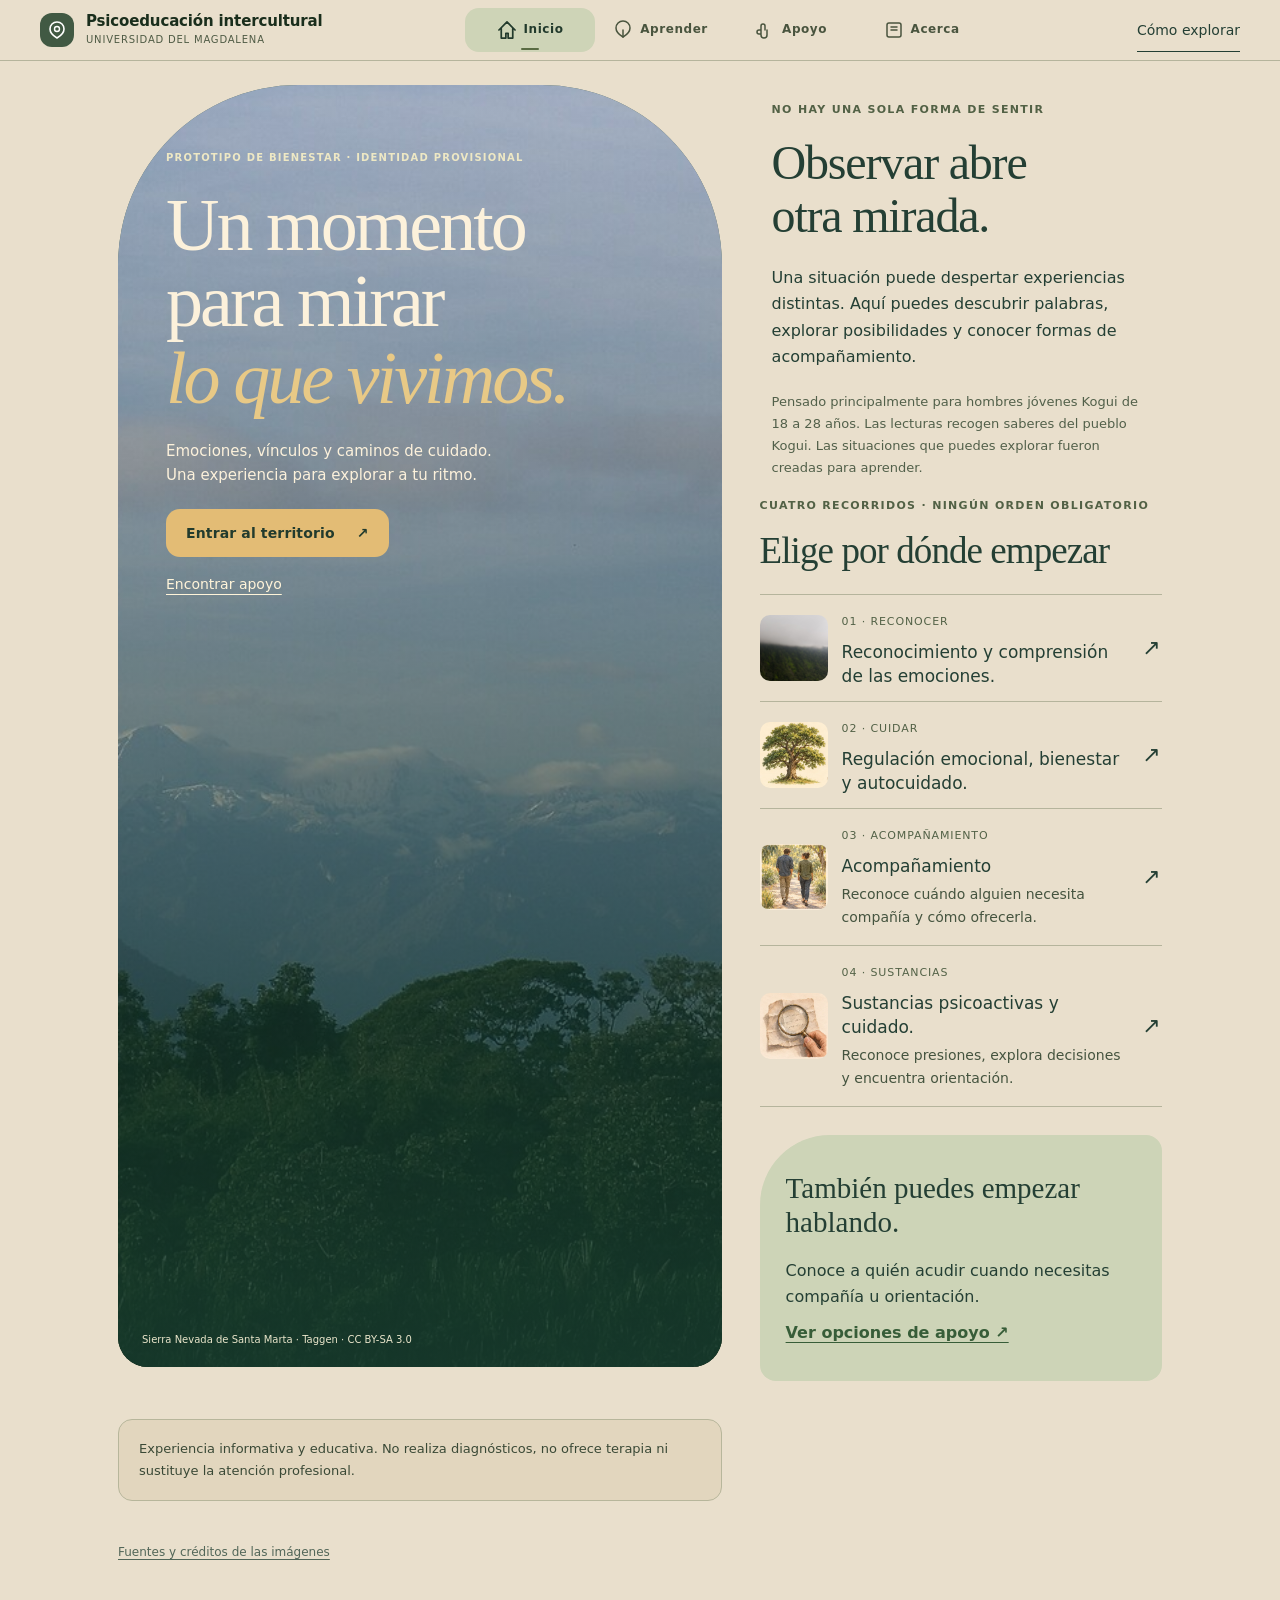
==== commit 5c931bf0: "Mejora Acompañamiento, amplía la búsqueda y añade un recorrido de decisiones" ====
--- a/index.html
+++ b/index.html
@@ -2,7 +2,7 @@
 <html lang="es">
 <head>
   <meta charset="UTF-8">
-  <meta name="viewport" content="width=device-width, initial-scale=1.0, viewport-fit=cover">
+  <meta name="viewport" content="width=device-width, initial-scale=1.0, viewport-fit=cover, interactive-widget=resizes-content">
   <title>Prototipo de bienestar · Seminario Intercultural · Universidad del Magdalena</title>
   <meta name="description" content="Experiencia digital de psicoeducación y orientación intercultural para jóvenes, desde los saberes del pueblo Kogui de la Sierra Nevada.">
   <link rel="stylesheet" href="assets/css/styles.css">
@@ -16,7 +16,8 @@
 </head>
 <body>
 
-<header class="app-header">
+<a class="skip-link" href="#contenido">Saltar al contenido</a>
+<div class="site-bar"><header class="app-header">
   <div class="hdr-marca" aria-hidden="true">
     <svg width="18" height="18" viewBox="0 0 18 18" fill="none">
       <path d="M9 1C5 1 2 4 2 8c0 5 7 9 7 9s7-4 7-9c0-4-3-7-7-7z" stroke="currentColor" stroke-width="1.6" stroke-linejoin="round"/>
@@ -27,14 +28,7 @@
     <h1>Psicoeducación intercultural</h1>
     <p>Universidad del Magdalena</p>
   </div>
-</header>
-
-<a class="skip-link" href="#contenido">Saltar al contenido</a>
-<main class="container" id="contenido"><section class="entry-landscape"><img src="assets/img/sierra-nevada-taggen.jpg" alt="Bosque y cumbres de la Sierra Nevada de Santa Marta" width="1280" height="960" fetchpriority="high"><div class="entry-shade"></div><div class="entry-copy"><p class="eyebrow">Prototipo de bienestar · Identidad provisional</p><h2>Un momento<br>para mirar<br><em>lo que vivimos.</em></h2><p>Emociones, vínculos y caminos de cuidado. Una experiencia para explorar a tu ritmo.</p><a class="btn btn-acento" href="aprender.html">Entrar al territorio <span aria-hidden="true">↗</span></a><a class="entry-support" href="apoyo.html">Encontrar apoyo</a></div><span class="entry-caption">Sierra Nevada de Santa Marta · Taggen · CC BY-SA 3.0</span></section>
-  <section class="entry-invitation"><span class="eyebrow">No hay una sola forma de sentir</span><h2>Observar abre<br>otra mirada.</h2><p>Una situación puede despertar experiencias distintas. Aquí puedes descubrir palabras, explorar posibilidades y conocer formas de acompañamiento.</p><p class="quiet-note">Pensado principalmente para hombres jóvenes Kogui de 18 a 28 años. Los saberes documentados conservan su contexto; las actividades son propuestas educativas del proyecto.</p></section>
-  <section class="journey-menu" aria-labelledby="journey-title"><p class="eyebrow">Cuatro recorridos · Ningún orden obligatorio</p><h2 id="journey-title">Elige por dónde empezar</h2><a href="aprender.html?eje=1"><img src="assets/img/bosque-neblina.jpg" width="172" height="132" alt=""><div><span>01 · Reconocer</span><h3>Reconocimiento y comprensión de las emociones.</h3></div><b aria-hidden="true">↗</b></a><a href="aprender.html?eje=2"><img src="assets/img/estudios/arbol.webp" width="172" height="132" alt=""><div><span>02 · Cuidar</span><h3>Regulación emocional, bienestar y autocuidado.</h3></div><b aria-hidden="true">↗</b></a><a href="aprender.html?eje=3"><img src="assets/img/estudios/compania.webp" width="172" height="132" alt=""><div><span>03 · Buscar compañía</span><h3>Comprensión del malestar emocional y búsqueda de apoyo.</h3></div><b aria-hidden="true">↗</b></a><a href="aprender.html?eje=4"><img src="assets/img/estudios/contrastar.webp" width="172" height="132" alt=""><div><span>04 · Orientarse</span><h3>Sustancias psicoactivas y cuidado.</h3><p>Reconoce presiones, explora decisiones y encuentra orientación.</p></div><b aria-hidden="true">↗</b></a></section><aside class="entry-care"><h2>También puedes empezar hablando.</h2><p>Encuentra redes de confianza y recursos institucionales de orientación.</p><a class="text-link" href="apoyo.html">Ver opciones de apoyo ↗</a></aside><p class="aviso">Experiencia informativa y educativa. No realiza diagnósticos, no ofrece terapia ni sustituye la atención profesional.</p><p class="photo-note"><a href="acerca.html#procedencia">Fuentes y créditos de las imágenes</a></p></main>
-
-<nav class="app-nav" aria-label="Navegación principal">
+</header><nav class="app-nav" aria-label="Navegación principal">
   <a href="index.html" class="nav-item activo" aria-current="page">
     <svg width="20" height="20" viewBox="0 0 20 20" fill="none" aria-hidden="true">
       <path d="M3 10L10 3l7 7M5 8.5V17h4v-4h2v4h4V8.5" stroke="currentColor" stroke-width="1.5" stroke-linecap="round" stroke-linejoin="round"/>
@@ -62,7 +56,14 @@
     </svg>
     <span>Acerca</span>
   </a>
-</nav>
+</nav></div>
+
+
+<main class="container" id="contenido"><section class="entry-landscape"><img src="assets/img/sierra-nevada-taggen.jpg" alt="Bosque y cumbres de la Sierra Nevada de Santa Marta" width="1280" height="960" fetchpriority="high"><div class="entry-shade"></div><div class="entry-copy"><p class="eyebrow">Prototipo de bienestar · Identidad provisional</p><h2>Un momento<br>para mirar<br><em>lo que vivimos.</em></h2><p>Emociones, vínculos y caminos de cuidado. Una experiencia para explorar a tu ritmo.</p><a class="btn btn-acento" href="aprender.html">Entrar al territorio <span aria-hidden="true">↗</span></a><a class="entry-support" href="apoyo.html">Encontrar apoyo</a></div><span class="entry-caption">Sierra Nevada de Santa Marta · Taggen · CC BY-SA 3.0</span></section>
+  <section class="entry-invitation"><span class="eyebrow">No hay una sola forma de sentir</span><h2>Observar abre<br>otra mirada.</h2><p>Una situación puede despertar experiencias distintas. Aquí puedes descubrir palabras, explorar posibilidades y conocer formas de acompañamiento.</p><p class="quiet-note">Pensado principalmente para hombres jóvenes Kogui de 18 a 28 años. Las lecturas recogen saberes del pueblo Kogui. Las situaciones que puedes explorar fueron creadas para aprender.</p></section>
+  <section class="journey-menu" aria-labelledby="journey-title"><p class="eyebrow">Cuatro recorridos · Ningún orden obligatorio</p><h2 id="journey-title">Elige por dónde empezar</h2><a href="aprender.html?eje=1"><img src="assets/img/bosque-neblina.jpg" width="172" height="132" alt=""><div><span>01 · Reconocer</span><h3>Reconocimiento y comprensión de las emociones.</h3></div><b aria-hidden="true">↗</b></a><a href="aprender.html?eje=2"><img src="assets/img/estudios/arbol.webp" width="172" height="132" alt=""><div><span>02 · Cuidar</span><h3>Regulación emocional, bienestar y autocuidado.</h3></div><b aria-hidden="true">↗</b></a><a href="aprender.html?eje=3"><img src="assets/img/estudios/compania.webp" width="172" height="132" alt=""><div><span>03 · Acompañamiento</span><h3>Acompañamiento</h3><p>Reconoce cuándo alguien necesita compañía y cómo ofrecerla.</p></div><b aria-hidden="true">↗</b></a><a href="aprender.html?eje=4"><img src="assets/img/estudios/contrastar.webp" width="172" height="132" alt=""><div><span>04 · Sustancias</span><h3>Sustancias psicoactivas y cuidado.</h3><p>Reconoce presiones, explora decisiones y encuentra orientación.</p></div><b aria-hidden="true">↗</b></a></section><aside class="entry-care"><h2>También puedes empezar hablando.</h2><p>Conoce a quién acudir cuando necesitas compañía u orientación.</p><a class="text-link" href="apoyo.html">Ver opciones de apoyo ↗</a></aside><p class="aviso">Experiencia informativa y educativa. No realiza diagnósticos, no ofrece terapia ni sustituye la atención profesional.</p><p class="photo-note"><a href="acerca.html#procedencia">Fuentes y créditos de las imágenes</a></p></main>
+
+
 
 
 
--- a/assets/css/territorio.css
+++ b/assets/css/territorio.css
@@ -14,7 +14,7 @@
 #indice{scroll-margin-top:90px;margin:28px 0}.search-label{display:block;font-weight:600;font-size:14px;margin-bottom:8px}#buscar{width:100%;max-width:100%;min-height:52px;border:1px solid #afbfab;background:#fffef8;border-radius:14px;padding:12px 16px;font:inherit;color:#254332}.conceptos-index{display:grid;grid-template-columns:1fr 1fr;column-gap:28px}.concept-row{min-height:90px;display:flex;align-items:center;justify-content:space-between;width:100%;text-align:left;gap:16px;border-bottom:1px solid #cfd8c7;padding:17px 4px}.concept-row strong{font-size:15px;font-weight:600;display:block;line-height:1.45}.concept-row small{display:block;font-size:12px;color:#526658;line-height:1.5;margin-top:5px}.row-arrow{font-size:20px;color:#547449}.concept-row:hover{background:#e9eddf}
 .reflection,.editorial{padding:26px 0;margin:32px 0;border-top:1px solid #bbc9b1;border-bottom:1px solid #bbc9b1}.reflection h3{font-family:Georgia,serif;font-size:28px;font-weight:400;line-height:1.25;margin-bottom:14px}.reflection p{margin-bottom:16px}.btn{min-height:48px;padding:12px 20px;font-size:14px;white-space:normal;text-align:center}.btn-acento{background:#d9ae60;color:#283d2b}#reflexion-texto{margin-top:24px}.nikuma-story{display:grid;grid-template-columns:.85fr 1.3fr;gap:32px;margin:30px 0;align-items:center}.nikuma-story img{width:100%;height:390px;object-fit:cover;border-radius:120px 120px 16px 16px}.nikuma-story h3{font:400 34px/1.15 Georgia,serif;margin-bottom:18px}.nikuma-story p+p{margin-top:16px}
 .relation-map{display:grid;grid-template-columns:1fr 1fr;gap:12px;max-width:600px;margin:32px auto 10px;text-align:center}.relation-map span{border:1px solid #bccbb2;border-radius:50%;padding:24px 12px;background:#e9eedc;display:flex;align-items:center;justify-content:center;font-size:14px}.relation-map strong{grid-column:1 / -1;grid-row:2;font:400 28px Georgia,serif;border-block:1px solid #bbc9b1;padding:18px;color:#345332}.reading-rows details,.provenance details{border-bottom:1px solid #cbd4c1;padding:16px 0}summary{cursor:pointer;font-size:16px;font-weight:600;min-height:44px;padding:10px 24px 10px 0}details p{margin:12px 0;max-width:740px}
-.support-path{list-style:none;counter-reset:paso;margin:30px 0}.support-path li{counter-increment:paso;position:relative;padding:0 0 26px 48px;border-left:1px solid #bdc9b6;margin-left:14px}.support-path li::before{content:counter(paso,decimal-leading-zero);position:absolute;left:-16px;top:0;width:32px;height:32px;background:#e6ebd9;border:1px solid #a8bd9c;border-radius:50%;font-size:11px;display:grid;place-items:center}.support-path strong{font-size:17px}.support-path p{margin-top:8px}.context-split{display:grid;grid-template-columns:1fr 1fr;gap:28px;margin:30px 0}.context-split article{border-top:3px solid #8b9b6a;padding-top:20px}.context-split h3{font:400 28px/1.2 Georgia,serif;margin-bottom:18px}.context-split p+p{margin-top:14px}.text-link{display:inline-block;min-height:44px;padding:10px 0;font-weight:600;color:#375d38;text-decoration:underline;text-underline-offset:4px}.provenance{border-top:1px solid #bdc9b6;margin:50px auto 0;padding-top:26px;max-width:900px}.provenance h2{font-size:21px;margin-bottom:14px}.provenance>p{font-size:14px;color:#526658}.provenance ul{padding-left:22px}
+.support-path{list-style:none;padding:0;margin:24px 0}.support-path li{padding:14px 0;border-top:1px solid #bdc9b6}.support-path strong{font-size:17px}.support-path p{margin-top:8px}.context-split{display:grid;grid-template-columns:1fr 1fr;gap:28px;margin:30px 0}.context-split article{border-top:3px solid #8b9b6a;padding-top:20px}.context-split h3{font:400 28px/1.2 Georgia,serif;margin-bottom:18px}.context-split p+p{margin-top:14px}.text-link{display:inline-block;min-height:44px;padding:10px 0;font-weight:600;color:#375d38;text-decoration:underline;text-underline-offset:4px}.provenance{border-top:1px solid #bdc9b6;margin:50px auto 0;padding-top:26px;max-width:900px}.provenance h2{font-size:21px;margin-bottom:14px}.provenance>p{font-size:14px;color:#526658}.provenance ul{padding-left:22px}
 .about-intro{max-width:660px;margin:48px auto 30px}.about-intro h2{font:400 clamp(64px,10vw,108px)/1 Georgia,serif;color:#284e39;margin-bottom:22px;letter-spacing:-.03em}.about-intro p+p{margin-top:24px}.about-intro~.aviso{max-width:660px;margin:24px auto}.aviso{font-size:13px;line-height:1.7;padding:18px 20px;border-radius:14px;border:1px solid #ced5c2;background:#f0f0e3;margin:24px 0}.hero-sierra{position:relative;min-height:570px;border-radius:26px;overflow:hidden;margin:28px 0;background:#355e49}.hero-photo{position:absolute;inset:0;width:100%;height:100%;object-fit:cover}.hero-sierra-capa{background:linear-gradient(90deg,#153e32bf,#173f2e20),linear-gradient(0deg,#143c33a6,transparent)}.hero-sierra-contenido{padding:48px;max-width:710px;position:relative}.hero-titulo{font:400 clamp(39px,5.3vw,64px)/1.08 Georgia,serif;color:#fff;margin:20px 0;letter-spacing:-.03em}.hero-titulo span{color:#f2e4ad}.hero-eyebrow{color:#fff6d9;font-size:11px}.hero-desc{font-size:16px;color:#fff;max-width:380px}.intro-note{max-width:660px;margin:36px auto;font-size:20px}.intro-note a{font-size:14px;display:inline-block;margin-top:16px;text-decoration:underline}.home-ejes{margin:45px 0 26px}.home-ejes>a{display:flex;gap:20px;border-top:1px solid #bfccb7;padding:22px 0;align-items:center}.home-ejes>a>span{font-size:12px;color:#667759}.home-ejes h3{font-size:18px;line-height:1.4;font-weight:500;flex:1}.home-ejes b{font-size:22px;font-weight:400}
 .support-hero{margin:28px 0 34px;position:relative;min-height:390px;border-radius:26px;overflow:hidden;background:#365b3e}.support-hero>img{position:absolute;width:100%;height:100%;object-fit:cover;object-position:center 45%}.support-hero>div{position:relative;color:white;padding:48px;background:linear-gradient(90deg,#122d29b0,transparent);min-height:390px}.support-hero .eyebrow{color:#f1eed0}.support-hero h2{font:400 clamp(36px,5vw,54px)/1.1 Georgia,serif;max-width:480px;margin:24px 0}.support-copy,.institution,.urgent-note{max-width:760px;margin:30px auto}.urgent-note{background:#ece1c9;border-left:4px solid #8f652b;padding:24px}.urgent-note h2{font-size:21px;margin-bottom:12px}.institution{padding:24px 0}.institution p{margin-bottom:18px}
 @media(min-width:850px){.territorio .panel-detalle{inset:90px 20px 20px auto;width:420px;max-height:calc(100% - 110px);border-radius:22px;padding-top:24px}.is-focused .scene-caption{opacity:1;max-width:45%}.territorio .panel-detalle .pd-titulo{font-size:30px}}
--- a/assets/css/cuaderno.css
+++ b/assets/css/cuaderno.css
@@ -78,3 +78,49 @@
 .game-walk img{width:58px;height:42px;object-fit:cover;mix-blend-mode:multiply}.game-walk p{flex:1;font-size:14px;line-height:1.35}.game-walk button{color:#3b5039;text-decoration:underline}.play-target{outline:3px solid #aa641b;outline-offset:2px}
 .territorial-reading{padding:20px 0}.territorial-reading summary,.provenance summary{min-height:44px;cursor:pointer;padding:12px 0}.territorial-reading details{border-bottom:1px solid #b5b49c}.territorial-reading p,.provenance p{line-height:1.6}.provenance{margin:28px auto;max-width:760px;scroll-margin-top:82px}.provenance h2{font:500 27px Georgia,serif}
 .guide-leader{position:fixed;inset:0;width:100%;height:100%;pointer-events:none;z-index:321}.field-guide.guiding{z-index:322}
+
+.site-bar{position:sticky;top:0;z-index:300;background:#e9dfcc}.site-bar .app-header{position:static}
+.hdr-txt{min-width:0}.hdr-txt p{white-space:normal}.reading-toolbar{display:flex;justify-content:flex-end;position:sticky;top:0;z-index:4;background:#efe4ce;padding:3px 0}
+:is(#lectura-catalogo,.territorio,.conceptos-index) .reading-toolbar .pd-cierre{position:static;float:none;margin:0;width:auto;height:44px;padding:0 13px;font-size:14px}
+.panel-detalle,.pd-cuerpo{cursor:default;caret-color:transparent}.search-fields input{caret-color:auto}
+@media(min-width:900px){
+ .site-bar{display:grid;grid-template-columns:34px minmax(145px,1fr) minmax(335px,1.5fr) minmax(112px,.65fr);align-items:center;gap:12px;padding:8px max(22px,calc((100% - 1200px)/2));border-bottom:1px solid var(--line)}
+ .site-bar .app-header{display:contents}.site-bar .hdr-marca{grid-column:1;grid-row:1}.site-bar .hdr-txt{grid-column:2;grid-row:1}.site-bar .help-launch{grid-column:4;grid-row:1}
+ .site-bar .app-nav{position:static;grid-column:3;grid-row:1;transform:none;width:100%;height:auto}.site-bar .nav-item{min-width:0}
+}
+@media(max-height:510px) and (max-width:899px){.site-bar{position:static}}
+
+.playground .play-feedback,.story-reflection{margin:12px 0;padding:10px 14px;min-height:0;background:#e5e7d2;border-inline-start:3px solid #657b51;border-radius:0 8px 8px 0;color:#243e30;line-height:1.55}
+.playground .play-feedback:empty{display:none}
+.poster-zone[data-current=true]{box-shadow:inset 0 -5px #ffe0a4;text-decoration:underline;text-underline-offset:4px}
+#sin-resultados button{margin-inline-end:18px}
+
+.piece-hint{display:block;margin-top:4px;font-size:.875rem;color:#4c513a}
+.case-actions .story-choice[aria-pressed=true]{border:2px solid #3b583e;background:#dde3ca;font-weight:600}
+
+.tree-workbench svg{width:min(60%,260px);height:auto}.tree-workbench[data-part=raices] .tree-roots,.tree-workbench[data-part=ramas] .tree-branches{stroke:#803817}.tree-workbench[data-part=copa] .tree-crown{fill:#436842}
+#tree-question{min-height:0;font-weight:600}#tree-choices,.case-library[open]{display:flex;flex-wrap:wrap;gap:8px}
+#tree-choices button,.case-library button{border:1px solid #798a6c;border-radius:14px;padding:8px 12px;min-height:44px;color:#254034;text-align:start}
+#tree-choices [aria-pressed=true]{background:#344f3b;color:#fff6e4}#tree-feedback:empty{display:none}
+.case-library summary{width:100%;cursor:pointer;min-height:44px;padding-block:10px}.playground [hidden]{display:none!important}
+[data-experience="3"] .case-lead img,[data-experience="4"] .case-lead img{display:none}
+[data-experience="3"] .case-lead,[data-experience="4"] .case-lead{display:block}
+.story-sent{width:fit-content;margin-inline-start:auto;padding:10px 16px;background:#374f40;color:#fff6df;border-radius:14px 14px 2px 14px}
+[data-experience="3"] .story-text{background:#f5eedc;border-radius:2px 14px 14px;padding:14px}
+.substance-shelf{margin-block:28px}.substance-shelf details{border-block-end:1px solid #b4ac94;padding-block:4px}.substance-shelf summary{cursor:pointer;display:flex;align-items:center;gap:12px;padding:8px}.substance-shelf summary:after{content:'+';margin-inline-start:auto}.substance-shelf details[open] summary:after{content:'−'}.substance-shelf small,.substance-shelf strong{display:block}.substance-shelf summary svg{background:#dfe3c9;border-radius:12px;color:#365543}.substance-shelf details p{margin:8px 6px;max-width:65ch}
+
+.play-board>a.text-link,.play-board>button.text-link{display:block;width:fit-content}
+.sequence-options summary{cursor:pointer;min-height:44px;padding-block:12px}
+#tree-plan{padding:12px;border-top:1px solid #9ba886}
+
+/* El eje largo conserva su nombre completo incluso en teléfonos estrechos. */
+@media(max-width:620px){.ejes-nav{grid-template-columns:repeat(2,minmax(0,1fr));gap:6px}.ejes-nav button{flex-direction:row;gap:8px}}
+.substance-shelf summary>img{width:clamp(74px,14vw,108px);height:auto;aspect-ratio:1;object-fit:cover;border-radius:18px 6px 18px 6px}
+.sendero{border-block:1px solid #a3a88c;padding:24px 0;margin:28px 0;color:#243e31}.sendero h3{font:500 clamp(28px,4vw,42px)/1.1 Georgia,serif}.sendero>p{margin:10px 0 16px;max-width:62ch}
+.walk-stage{height:clamp(220px,43vw,340px);position:relative;overflow:hidden;border-radius:25px 50px 15px 15px;isolation:isolate;background:#9faa83 url('../img/estudios/sendero.webp') center 62%/cover}
+.walk-stage:before{content:'';position:absolute;inset:0;background:linear-gradient(0deg,#56452340,transparent 40%);pointer-events:none}.walk-stage.late:before{background:linear-gradient(135deg,#efb17355,#69492c38)}
+.walk-time{position:absolute;top:12px;left:12px;background:#fcf2d9;color:#314835;border-radius:30px;padding:5px 14px;font-weight:600}
+.walk-player,.walk-friend{position:absolute;width:clamp(38px,6vw,61px);transform:translateX(-50%);transition:left .24s ease-out,bottom .24s ease-out;line-height:0}.walk-player{z-index:2}.walk-friend{--shirt:#506a57;transform:translateX(-50%) scaleX(-1)}.walk-stage svg{width:100%;height:auto}
+.walk-tools,#walk-choices{display:flex;gap:8px;flex-wrap:wrap;margin-top:10px}.sendero button{min-height:44px;padding:8px 14px;border-radius:14px;border:1px solid #859175;color:#274234;background:#efe4cb}.sendero button[data-step]{font-size:21px;min-width:46px}.sendero button:disabled{opacity:.48}
+#walk-music[aria-pressed=true],#walk-choices button{background:#365640;color:#fff3da}.walk-dialog{margin:15px 0 0;padding:12px 14px;border-inline-start:3px solid #778659;max-width:64ch;background:#e4e3cf}
+@media(prefers-reduced-motion:reduce){.walk-player,.walk-friend{transition:none}}
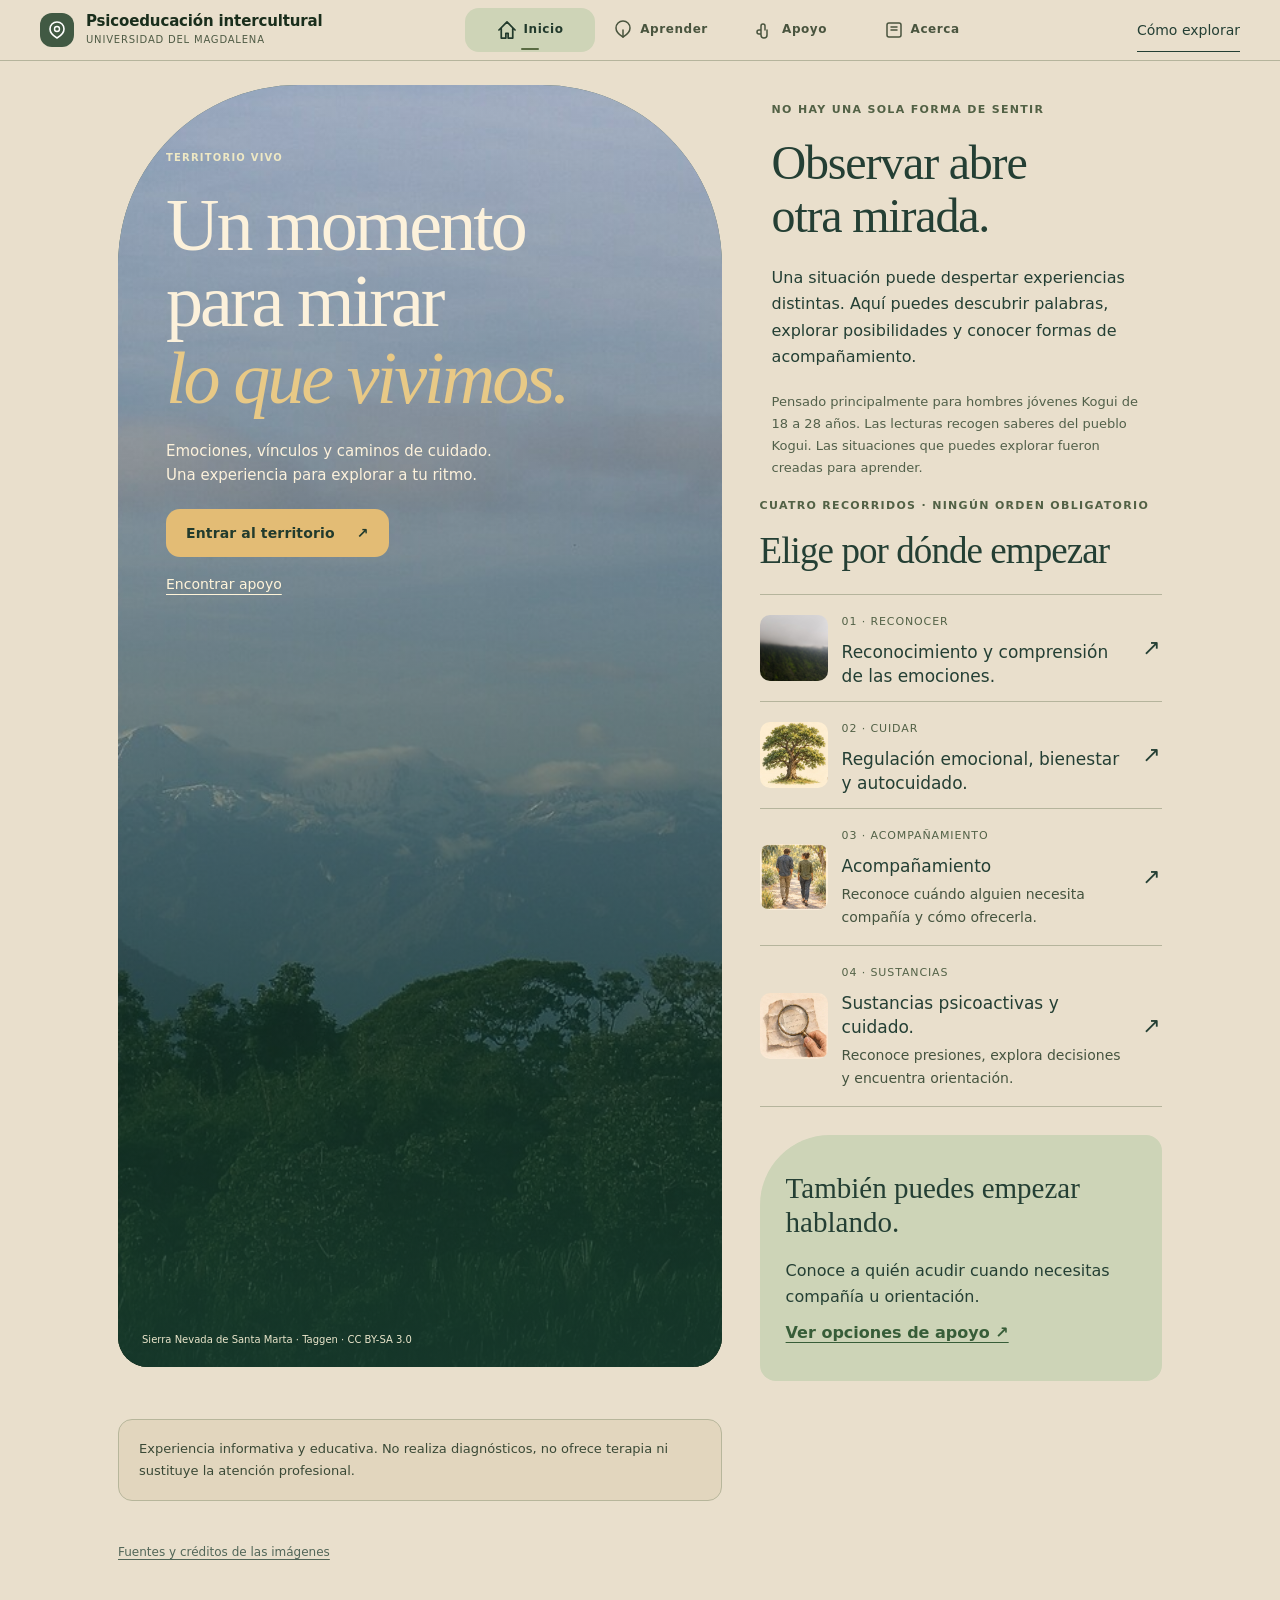
==== commit 12f62a0c: "Change title from 'Prototipo de bienestar' to 'Territorio vivo'" ====
--- a/index.html
+++ b/index.html
@@ -3,7 +3,7 @@
 <head>
   <meta charset="UTF-8">
   <meta name="viewport" content="width=device-width, initial-scale=1.0, viewport-fit=cover, interactive-widget=resizes-content">
-  <title>Prototipo de bienestar · Seminario Intercultural · Universidad del Magdalena</title>
+  <title>Territorio vivo</title>
   <meta name="description" content="Experiencia digital de psicoeducación y orientación intercultural para jóvenes, desde los saberes del pueblo Kogui de la Sierra Nevada.">
   <link rel="stylesheet" href="assets/css/styles.css">
   <link rel="stylesheet" href="assets/css/territorio.css">
@@ -59,7 +59,7 @@
 </nav></div>
 
 
-<main class="container" id="contenido"><section class="entry-landscape"><img src="assets/img/sierra-nevada-taggen.jpg" alt="Bosque y cumbres de la Sierra Nevada de Santa Marta" width="1280" height="960" fetchpriority="high"><div class="entry-shade"></div><div class="entry-copy"><p class="eyebrow">Prototipo de bienestar · Identidad provisional</p><h2>Un momento<br>para mirar<br><em>lo que vivimos.</em></h2><p>Emociones, vínculos y caminos de cuidado. Una experiencia para explorar a tu ritmo.</p><a class="btn btn-acento" href="aprender.html">Entrar al territorio <span aria-hidden="true">↗</span></a><a class="entry-support" href="apoyo.html">Encontrar apoyo</a></div><span class="entry-caption">Sierra Nevada de Santa Marta · Taggen · CC BY-SA 3.0</span></section>
+<main class="container" id="contenido"><section class="entry-landscape"><img src="assets/img/sierra-nevada-taggen.jpg" alt="Bosque y cumbres de la Sierra Nevada de Santa Marta" width="1280" height="960" fetchpriority="high"><div class="entry-shade"></div><div class="entry-copy"><p class="eyebrow">Territorio vivo</p><h2>Un momento<br>para mirar<br><em>lo que vivimos.</em></h2><p>Emociones, vínculos y caminos de cuidado. Una experiencia para explorar a tu ritmo.</p><a class="btn btn-acento" href="aprender.html">Entrar al territorio <span aria-hidden="true">↗</span></a><a class="entry-support" href="apoyo.html">Encontrar apoyo</a></div><span class="entry-caption">Sierra Nevada de Santa Marta · Taggen · CC BY-SA 3.0</span></section>
   <section class="entry-invitation"><span class="eyebrow">No hay una sola forma de sentir</span><h2>Observar abre<br>otra mirada.</h2><p>Una situación puede despertar experiencias distintas. Aquí puedes descubrir palabras, explorar posibilidades y conocer formas de acompañamiento.</p><p class="quiet-note">Pensado principalmente para hombres jóvenes Kogui de 18 a 28 años. Las lecturas recogen saberes del pueblo Kogui. Las situaciones que puedes explorar fueron creadas para aprender.</p></section>
   <section class="journey-menu" aria-labelledby="journey-title"><p class="eyebrow">Cuatro recorridos · Ningún orden obligatorio</p><h2 id="journey-title">Elige por dónde empezar</h2><a href="aprender.html?eje=1"><img src="assets/img/bosque-neblina.jpg" width="172" height="132" alt=""><div><span>01 · Reconocer</span><h3>Reconocimiento y comprensión de las emociones.</h3></div><b aria-hidden="true">↗</b></a><a href="aprender.html?eje=2"><img src="assets/img/estudios/arbol.webp" width="172" height="132" alt=""><div><span>02 · Cuidar</span><h3>Regulación emocional, bienestar y autocuidado.</h3></div><b aria-hidden="true">↗</b></a><a href="aprender.html?eje=3"><img src="assets/img/estudios/compania.webp" width="172" height="132" alt=""><div><span>03 · Acompañamiento</span><h3>Acompañamiento</h3><p>Reconoce cuándo alguien necesita compañía y cómo ofrecerla.</p></div><b aria-hidden="true">↗</b></a><a href="aprender.html?eje=4"><img src="assets/img/estudios/contrastar.webp" width="172" height="132" alt=""><div><span>04 · Sustancias</span><h3>Sustancias psicoactivas y cuidado.</h3><p>Reconoce presiones, explora decisiones y encuentra orientación.</p></div><b aria-hidden="true">↗</b></a></section><aside class="entry-care"><h2>También puedes empezar hablando.</h2><p>Conoce a quién acudir cuando necesitas compañía u orientación.</p><a class="text-link" href="apoyo.html">Ver opciones de apoyo ↗</a></aside><p class="aviso">Experiencia informativa y educativa. No realiza diagnósticos, no ofrece terapia ni sustituye la atención profesional.</p><p class="photo-note"><a href="acerca.html#procedencia">Fuentes y créditos de las imágenes</a></p></main>
 
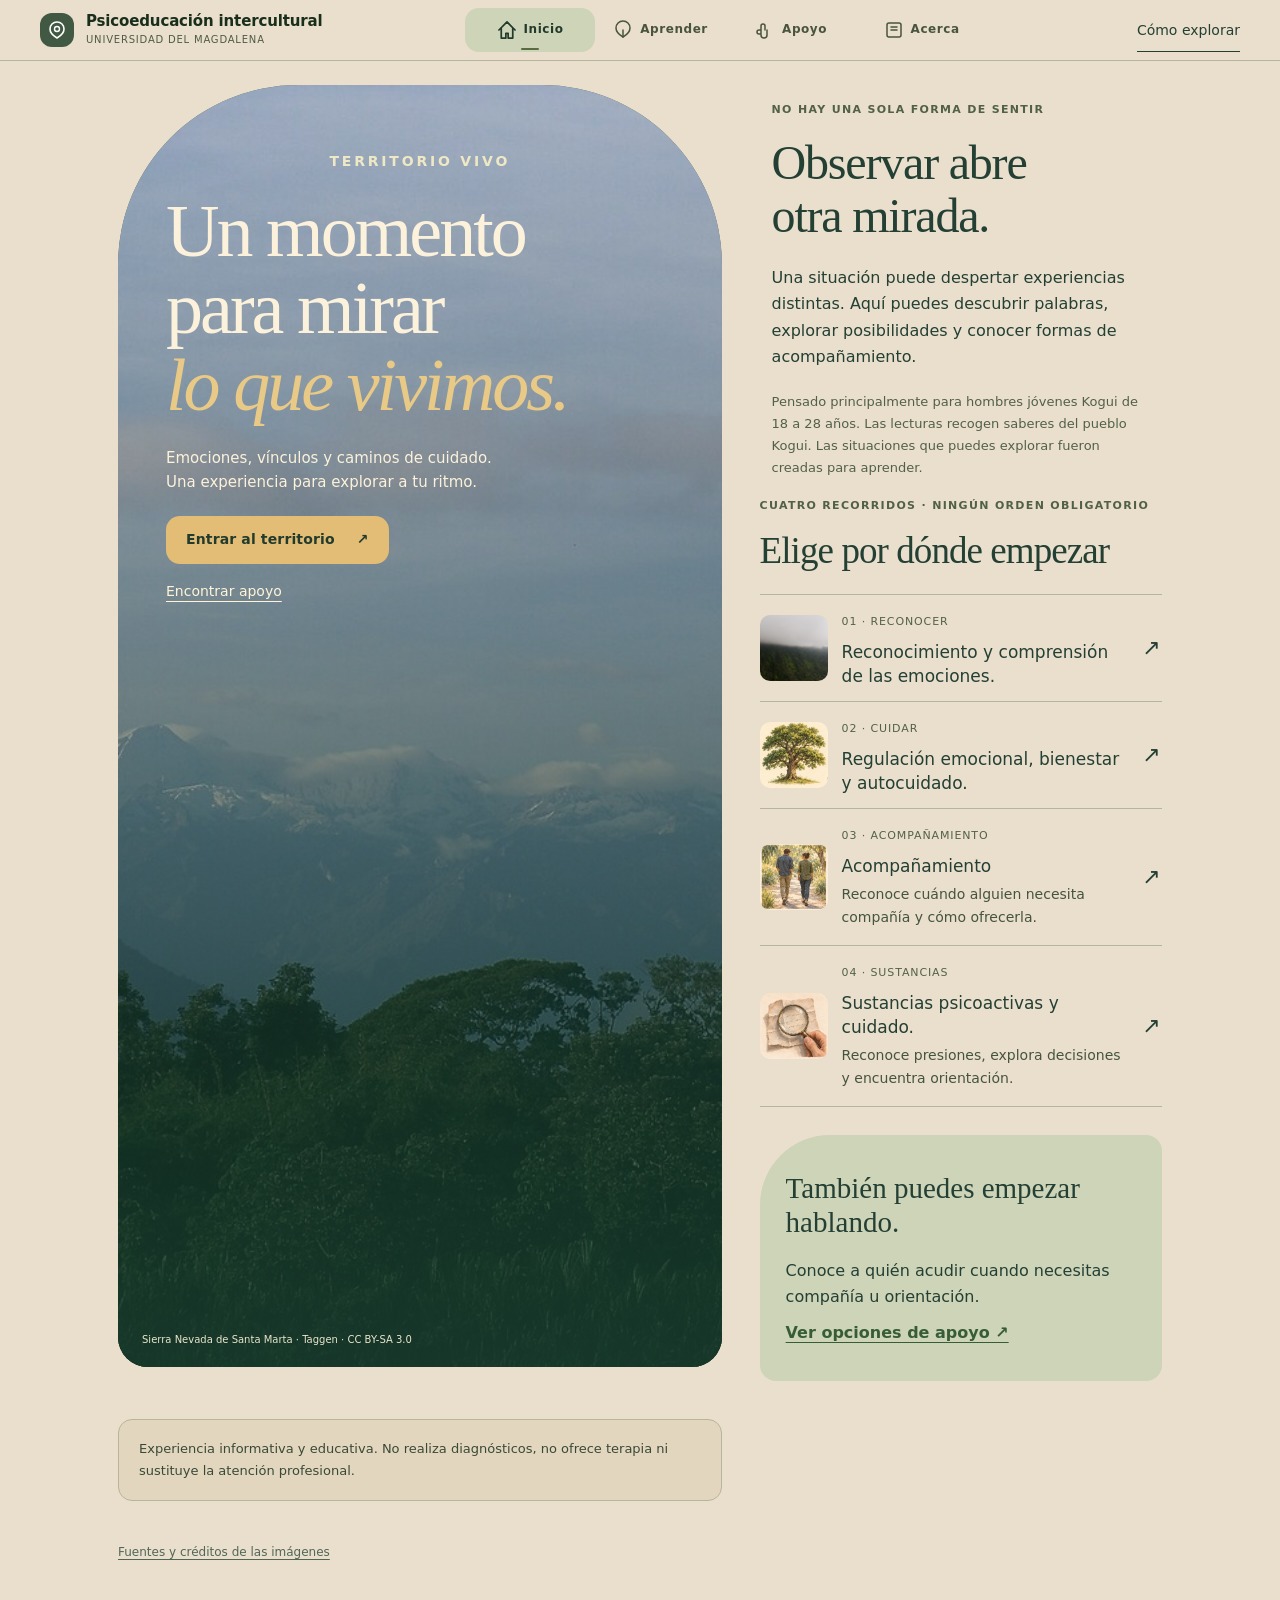
==== commit a88e839c: "Update main section with new content and styles" ====
--- a/index.html
+++ b/index.html
@@ -59,7 +59,7 @@
 </nav></div>
 
 
-<main class="container" id="contenido"><section class="entry-landscape"><img src="assets/img/sierra-nevada-taggen.jpg" alt="Bosque y cumbres de la Sierra Nevada de Santa Marta" width="1280" height="960" fetchpriority="high"><div class="entry-shade"></div><div class="entry-copy"><p class="eyebrow">Territorio vivo</p><h2>Un momento<br>para mirar<br><em>lo que vivimos.</em></h2><p>Emociones, vínculos y caminos de cuidado. Una experiencia para explorar a tu ritmo.</p><a class="btn btn-acento" href="aprender.html">Entrar al territorio <span aria-hidden="true">↗</span></a><a class="entry-support" href="apoyo.html">Encontrar apoyo</a></div><span class="entry-caption">Sierra Nevada de Santa Marta · Taggen · CC BY-SA 3.0</span></section>
+<main class="container" id="contenido"><section class="entry-landscape"><img src="assets/img/sierra-nevada-taggen.jpg" alt="Bosque y cumbres de la Sierra Nevada de Santa Marta" width="1280" height="960" fetchpriority="high"><div class="entry-shade"></div><div class="entry-copy"><p class="eyebrow" style="font-size: 14px; letter-spacing: 0.2em; margin-bottom: 16px; text-align: center;">Territorio vivo</p><h2>Un momento<br>para mirar<br><em>lo que vivimos.</em></h2><p>Emociones, vínculos y caminos de cuidado. Una experiencia para explorar a tu ritmo.</p><a class="btn btn-acento" href="aprender.html">Entrar al territorio <span aria-hidden="true">↗</span></a><a class="entry-support" href="apoyo.html">Encontrar apoyo</a></div><span class="entry-caption">Sierra Nevada de Santa Marta · Taggen · CC BY-SA 3.0</span></section>
   <section class="entry-invitation"><span class="eyebrow">No hay una sola forma de sentir</span><h2>Observar abre<br>otra mirada.</h2><p>Una situación puede despertar experiencias distintas. Aquí puedes descubrir palabras, explorar posibilidades y conocer formas de acompañamiento.</p><p class="quiet-note">Pensado principalmente para hombres jóvenes Kogui de 18 a 28 años. Las lecturas recogen saberes del pueblo Kogui. Las situaciones que puedes explorar fueron creadas para aprender.</p></section>
   <section class="journey-menu" aria-labelledby="journey-title"><p class="eyebrow">Cuatro recorridos · Ningún orden obligatorio</p><h2 id="journey-title">Elige por dónde empezar</h2><a href="aprender.html?eje=1"><img src="assets/img/bosque-neblina.jpg" width="172" height="132" alt=""><div><span>01 · Reconocer</span><h3>Reconocimiento y comprensión de las emociones.</h3></div><b aria-hidden="true">↗</b></a><a href="aprender.html?eje=2"><img src="assets/img/estudios/arbol.webp" width="172" height="132" alt=""><div><span>02 · Cuidar</span><h3>Regulación emocional, bienestar y autocuidado.</h3></div><b aria-hidden="true">↗</b></a><a href="aprender.html?eje=3"><img src="assets/img/estudios/compania.webp" width="172" height="132" alt=""><div><span>03 · Acompañamiento</span><h3>Acompañamiento</h3><p>Reconoce cuándo alguien necesita compañía y cómo ofrecerla.</p></div><b aria-hidden="true">↗</b></a><a href="aprender.html?eje=4"><img src="assets/img/estudios/contrastar.webp" width="172" height="132" alt=""><div><span>04 · Sustancias</span><h3>Sustancias psicoactivas y cuidado.</h3><p>Reconoce presiones, explora decisiones y encuentra orientación.</p></div><b aria-hidden="true">↗</b></a></section><aside class="entry-care"><h2>También puedes empezar hablando.</h2><p>Conoce a quién acudir cuando necesitas compañía u orientación.</p><a class="text-link" href="apoyo.html">Ver opciones de apoyo ↗</a></aside><p class="aviso">Experiencia informativa y educativa. No realiza diagnósticos, no ofrece terapia ni sustituye la atención profesional.</p><p class="photo-note"><a href="acerca.html#procedencia">Fuentes y créditos de las imágenes</a></p></main>
 
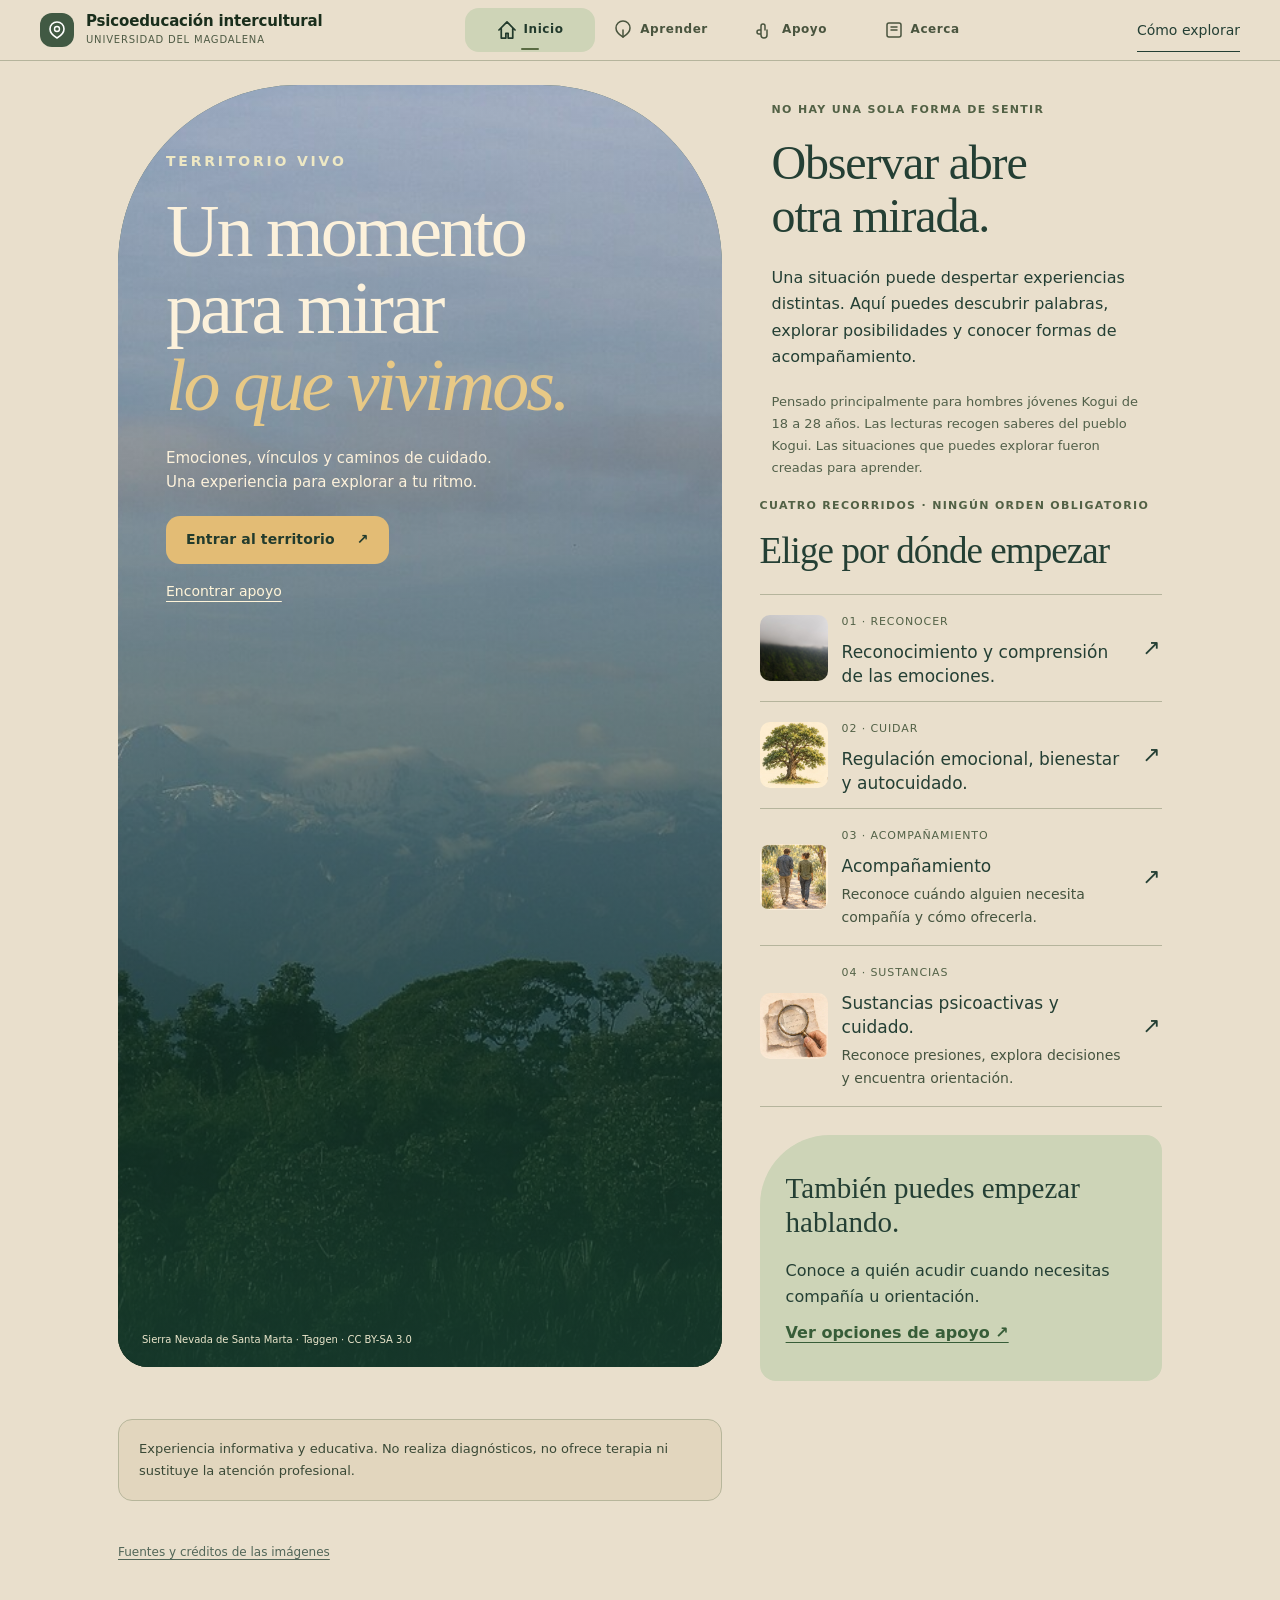
==== commit 136de13d: "Fix HTML structure and formatting in index.html" ====
--- a/index.html
+++ b/index.html
@@ -59,7 +59,7 @@
 </nav></div>
 
 
-<main class="container" id="contenido"><section class="entry-landscape"><img src="assets/img/sierra-nevada-taggen.jpg" alt="Bosque y cumbres de la Sierra Nevada de Santa Marta" width="1280" height="960" fetchpriority="high"><div class="entry-shade"></div><div class="entry-copy"><p class="eyebrow" style="font-size: 14px; letter-spacing: 0.2em; margin-bottom: 16px; text-align: center;">Territorio vivo</p><h2>Un momento<br>para mirar<br><em>lo que vivimos.</em></h2><p>Emociones, vínculos y caminos de cuidado. Una experiencia para explorar a tu ritmo.</p><a class="btn btn-acento" href="aprender.html">Entrar al territorio <span aria-hidden="true">↗</span></a><a class="entry-support" href="apoyo.html">Encontrar apoyo</a></div><span class="entry-caption">Sierra Nevada de Santa Marta · Taggen · CC BY-SA 3.0</span></section>
+  <main class="container" id="contenido"><section class="entry-landscape"><img src="assets/img/sierra-nevada-taggen.jpg" alt="Bosque y cumbres de la Sierra Nevada de Santa Marta" width="1280" height="960" fetchpriority="high"><div class="entry-shade"></div><div class="entry-copy"><p class="eyebrow" style="font-size: 14px; letter-spacing: 0.2em; margin-bottom: 16px;">Territorio vivo</p><h2>Un momento<br>para mirar<br><em>lo que vivimos.</em></h2><p>Emociones, vínculos y caminos de cuidado. Una experiencia para explorar a tu ritmo.</p><a class="btn btn-acento" href="aprender.html">Entrar al territorio <span aria-hidden="true">↗</span></a><a class="entry-support" href="apoyo.html">Encontrar apoyo</a></div><span class="entry-caption">Sierra Nevada de Santa Marta · Taggen · CC BY-SA 3.0</span></section>
   <section class="entry-invitation"><span class="eyebrow">No hay una sola forma de sentir</span><h2>Observar abre<br>otra mirada.</h2><p>Una situación puede despertar experiencias distintas. Aquí puedes descubrir palabras, explorar posibilidades y conocer formas de acompañamiento.</p><p class="quiet-note">Pensado principalmente para hombres jóvenes Kogui de 18 a 28 años. Las lecturas recogen saberes del pueblo Kogui. Las situaciones que puedes explorar fueron creadas para aprender.</p></section>
   <section class="journey-menu" aria-labelledby="journey-title"><p class="eyebrow">Cuatro recorridos · Ningún orden obligatorio</p><h2 id="journey-title">Elige por dónde empezar</h2><a href="aprender.html?eje=1"><img src="assets/img/bosque-neblina.jpg" width="172" height="132" alt=""><div><span>01 · Reconocer</span><h3>Reconocimiento y comprensión de las emociones.</h3></div><b aria-hidden="true">↗</b></a><a href="aprender.html?eje=2"><img src="assets/img/estudios/arbol.webp" width="172" height="132" alt=""><div><span>02 · Cuidar</span><h3>Regulación emocional, bienestar y autocuidado.</h3></div><b aria-hidden="true">↗</b></a><a href="aprender.html?eje=3"><img src="assets/img/estudios/compania.webp" width="172" height="132" alt=""><div><span>03 · Acompañamiento</span><h3>Acompañamiento</h3><p>Reconoce cuándo alguien necesita compañía y cómo ofrecerla.</p></div><b aria-hidden="true">↗</b></a><a href="aprender.html?eje=4"><img src="assets/img/estudios/contrastar.webp" width="172" height="132" alt=""><div><span>04 · Sustancias</span><h3>Sustancias psicoactivas y cuidado.</h3><p>Reconoce presiones, explora decisiones y encuentra orientación.</p></div><b aria-hidden="true">↗</b></a></section><aside class="entry-care"><h2>También puedes empezar hablando.</h2><p>Conoce a quién acudir cuando necesitas compañía u orientación.</p><a class="text-link" href="apoyo.html">Ver opciones de apoyo ↗</a></aside><p class="aviso">Experiencia informativa y educativa. No realiza diagnósticos, no ofrece terapia ni sustituye la atención profesional.</p><p class="photo-note"><a href="acerca.html#procedencia">Fuentes y créditos de las imágenes</a></p></main>
 
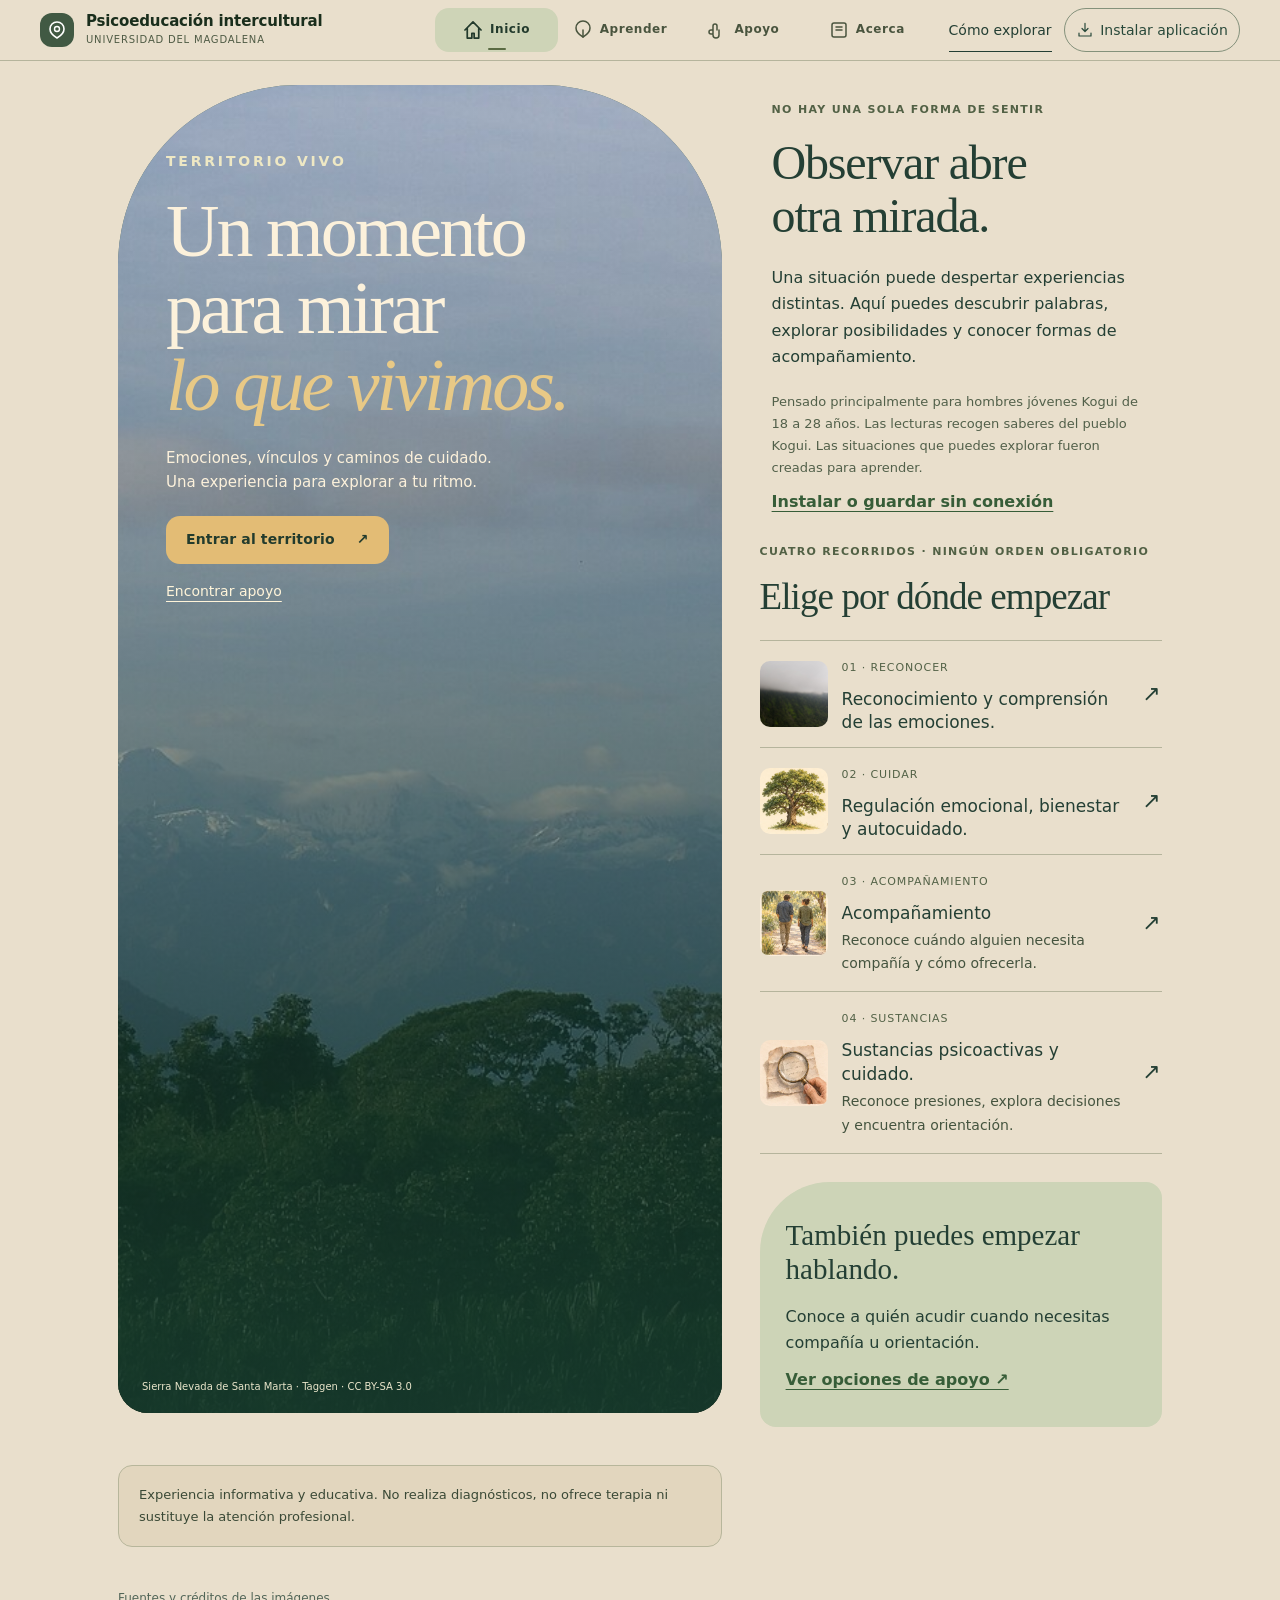
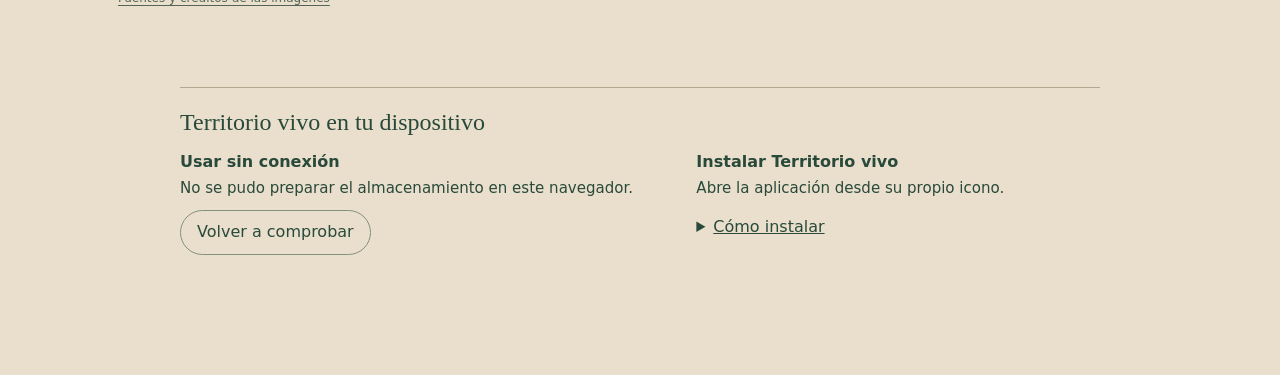
==== commit 2334b0de: "Habilitar instalación y consulta sin conexión de Territorio vivo" ====
--- a/index.html
+++ b/index.html
@@ -13,6 +13,11 @@
   <link rel="stylesheet" href="assets/css/participacion.css">
   <link rel="stylesheet" href="assets/css/cuaderno.css">
   <script src="assets/js/presentacion.js" defer></script>
+  <link rel="manifest" href="manifest.webmanifest">
+  <meta name="theme-color" content="#29493a">
+  <link rel="apple-touch-icon" href="assets/img/pwa-180.png">
+  <link rel="stylesheet" href="assets/css/dispositivo.css">
+  <script src="assets/js/dispositivo.js" defer></script>
 </head>
 <body>
 
--- a/assets/css/cuaderno.css
+++ b/assets/css/cuaderno.css
@@ -82,7 +82,11 @@
 .site-bar{position:sticky;top:0;z-index:300;background:#e9dfcc}.site-bar .app-header{position:static}
 .hdr-txt{min-width:0}.hdr-txt p{white-space:normal}.reading-toolbar{display:flex;justify-content:flex-end;position:sticky;top:0;z-index:4;background:#efe4ce;padding:3px 0}
 :is(#lectura-catalogo,.territorio,.conceptos-index) .reading-toolbar .pd-cierre{position:static;float:none;margin:0;width:auto;height:44px;padding:0 13px;font-size:14px}
-.panel-detalle,.pd-cuerpo{cursor:default;caret-color:transparent}.search-fields input{caret-color:auto}
+/* El texto de lectura conserva la selección y la copia con el ratón. */
+body { caret-color: transparent; }
+main :where(p, h1, h2, h3, h4, blockquote, figcaption) { cursor: default; }
+input, textarea, [contenteditable="true"] { caret-color: auto; }
+input[type="search"], textarea { cursor: text; }
 @media(min-width:900px){
  .site-bar{display:grid;grid-template-columns:34px minmax(145px,1fr) minmax(335px,1.5fr) minmax(112px,.65fr);align-items:center;gap:12px;padding:8px max(22px,calc((100% - 1200px)/2));border-bottom:1px solid var(--line)}
  .site-bar .app-header{display:contents}.site-bar .hdr-marca{grid-column:1;grid-row:1}.site-bar .hdr-txt{grid-column:2;grid-row:1}.site-bar .help-launch{grid-column:4;grid-row:1}
@@ -124,3 +128,10 @@
 .walk-tools,#walk-choices{display:flex;gap:8px;flex-wrap:wrap;margin-top:10px}.sendero button{min-height:44px;padding:8px 14px;border-radius:14px;border:1px solid #859175;color:#274234;background:#efe4cb}.sendero button[data-step]{font-size:21px;min-width:46px}.sendero button:disabled{opacity:.48}
 #walk-music[aria-pressed=true],#walk-choices button{background:#365640;color:#fff3da}.walk-dialog{margin:15px 0 0;padding:12px 14px;border-inline-start:3px solid #778659;max-width:64ch;background:#e4e3cf}
 @media(prefers-reduced-motion:reduce){.walk-player,.walk-friend{transition:none}}
+
+.return-to-axes { display:block; margin:1rem 0; min-height:44px; }
+
+.nikuma-story {grid-template-columns:minmax(90px,172px) minmax(0,1fr);gap:clamp(16px,3vw,32px)}
+.nikuma-story > img {width:100%;height:auto;padding:0;background:transparent;object-fit:contain;mix-blend-mode:multiply;border-radius:0}
+@media(max-width:540px){.nikuma-story{display:flow-root}.nikuma-story > img{float:right;width:clamp(86px,25vw,124px);margin:0 0 8px 12px}}
+.walk-echo{position:absolute;top:25%;right:6%;max-width:65%;padding:6px 12px;background:#f7edd9;border-radius:12px 12px 0 12px;color:#304533;font-size:.95rem}
--- a/assets/css/dispositivo.css
+++ b/assets/css/dispositivo.css
@@ -0,0 +1,32 @@
+.dispositivo {
+  width: min(92%, 920px);
+  margin: 1.5rem auto calc(6rem + env(safe-area-inset-bottom));
+  border-top: 1px solid #afa990;
+  padding-top: 1.3rem;
+  color: #29493a;
+}
+.dispositivo h2 { font: 1.5rem Georgia, serif; margin: 0 0 1rem; }
+.dispositivo h3 { font: 600 1rem system-ui, sans-serif; margin: 0 0 .4rem; }
+.dispositivo p { font-size: .94rem; line-height: 1.5; margin: .3rem 0; }
+.dispositivo p:empty, .dispositivo [hidden] { display: none; }
+.dispositivo-opciones { display: grid; gap: 1.25rem; }
+.dispositivo button, .dispositivo summary {
+  font: inherit; min-height: 44px; cursor: pointer; color: inherit;
+}
+.dispositivo button { border: 1px solid #84917b; border-radius: 1.5rem; background: transparent; padding: .5rem 1rem; margin: .35rem .25rem 0 0; }
+.dispositivo button:disabled { opacity: .65; }
+.dispositivo summary { text-decoration: underline; padding: .55rem 0; }
+.dispositivo progress { accent-color: #29493a; max-width: 100%; }
+.tv-install-header { display: none; }
+@media (min-width: 900px) {
+  .site-bar { grid-template-columns: 34px minmax(140px,1fr) minmax(290px,1.55fr) auto auto; }
+  .tv-install-header:not([hidden]) {
+    grid-column: 5; grid-row: 1; display: inline-flex; align-items: center; gap: .4rem;
+    padding: .45rem .7rem; min-height: 44px; border-radius: 24px;
+    border: 1px solid #84917b; background: transparent; color: #29493a;
+    font-size: 14px; white-space: nowrap; cursor: pointer;
+  }
+}
+@media (min-width: 650px) {
+  .dispositivo-opciones { grid-template-columns: 1.2fr 1fr; gap: 2rem; }
+}
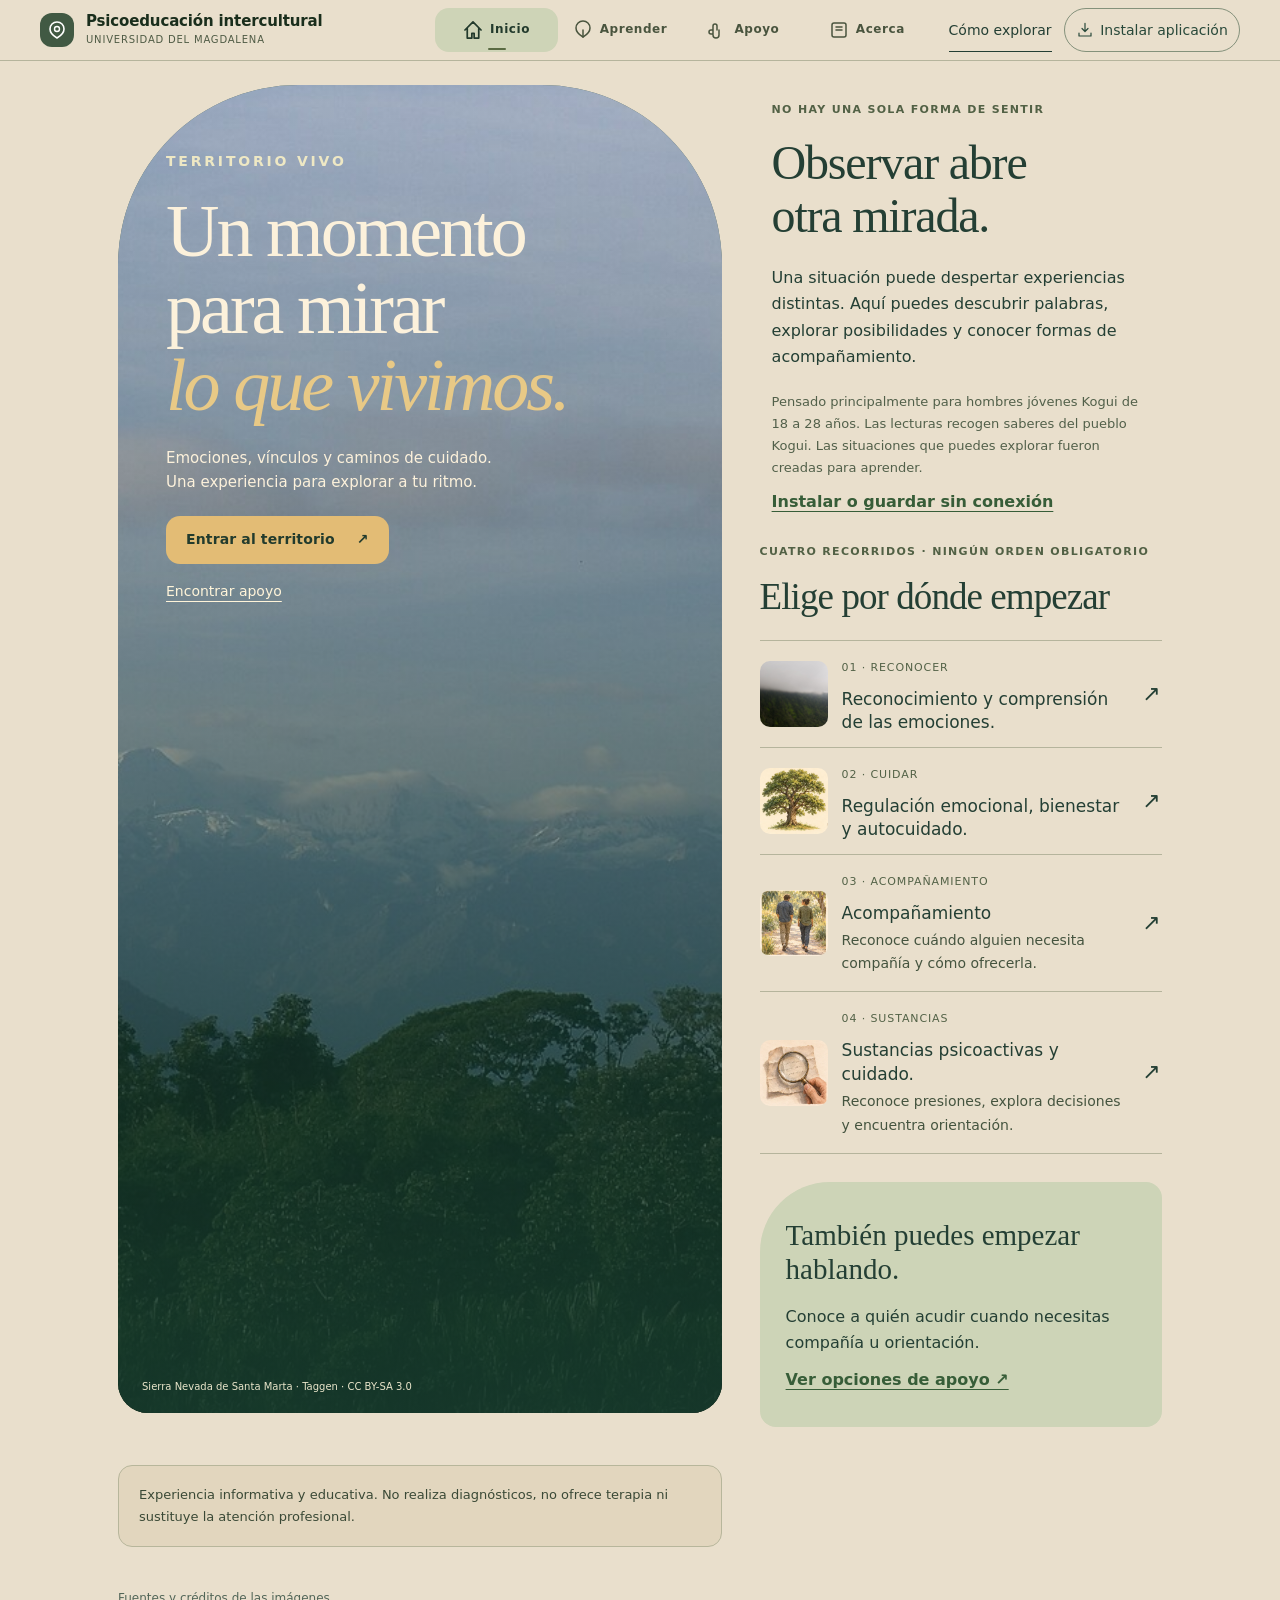
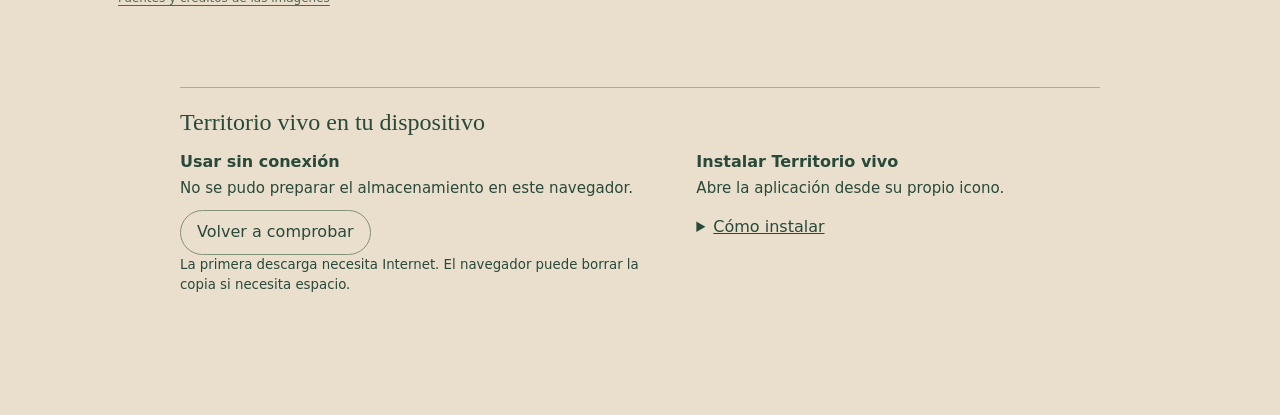
==== commit ebf746d2: "Preparar los paisajes y facilitar el acceso móvil a la copia sin conexión" ====
--- a/index.html
+++ b/index.html
@@ -13,6 +13,7 @@
   <link rel="stylesheet" href="assets/css/participacion.css">
   <link rel="stylesheet" href="assets/css/cuaderno.css">
   <script src="assets/js/presentacion.js" defer></script>
+  <link rel="icon" href="assets/img/pwa-192.png" type="image/png">
   <link rel="manifest" href="manifest.webmanifest">
   <meta name="theme-color" content="#29493a">
   <link rel="apple-touch-icon" href="assets/img/pwa-180.png">
--- a/assets/css/dispositivo.css
+++ b/assets/css/dispositivo.css
@@ -6,6 +6,12 @@
   color: #29493a;
 }
 .dispositivo h2 { font: 1.5rem Georgia, serif; margin: 0 0 1rem; }
+.tv-mobile-access { display:none; }
+.dispositivo small { display:block; line-height:1.5; }
+@media (max-width:899px) {
+  .tv-mobile-access { display:flex; align-items:center; justify-content:flex-end; min-height:44px; padding:0 5%; font-size:.91rem; color:#29493a; text-decoration:underline; }
+  .entry-invitation a[href="#en-tu-dispositivo"] { display:none; }
+}
 .dispositivo h3 { font: 600 1rem system-ui, sans-serif; margin: 0 0 .4rem; }
 .dispositivo p { font-size: .94rem; line-height: 1.5; margin: .3rem 0; }
 .dispositivo p:empty, .dispositivo [hidden] { display: none; }
